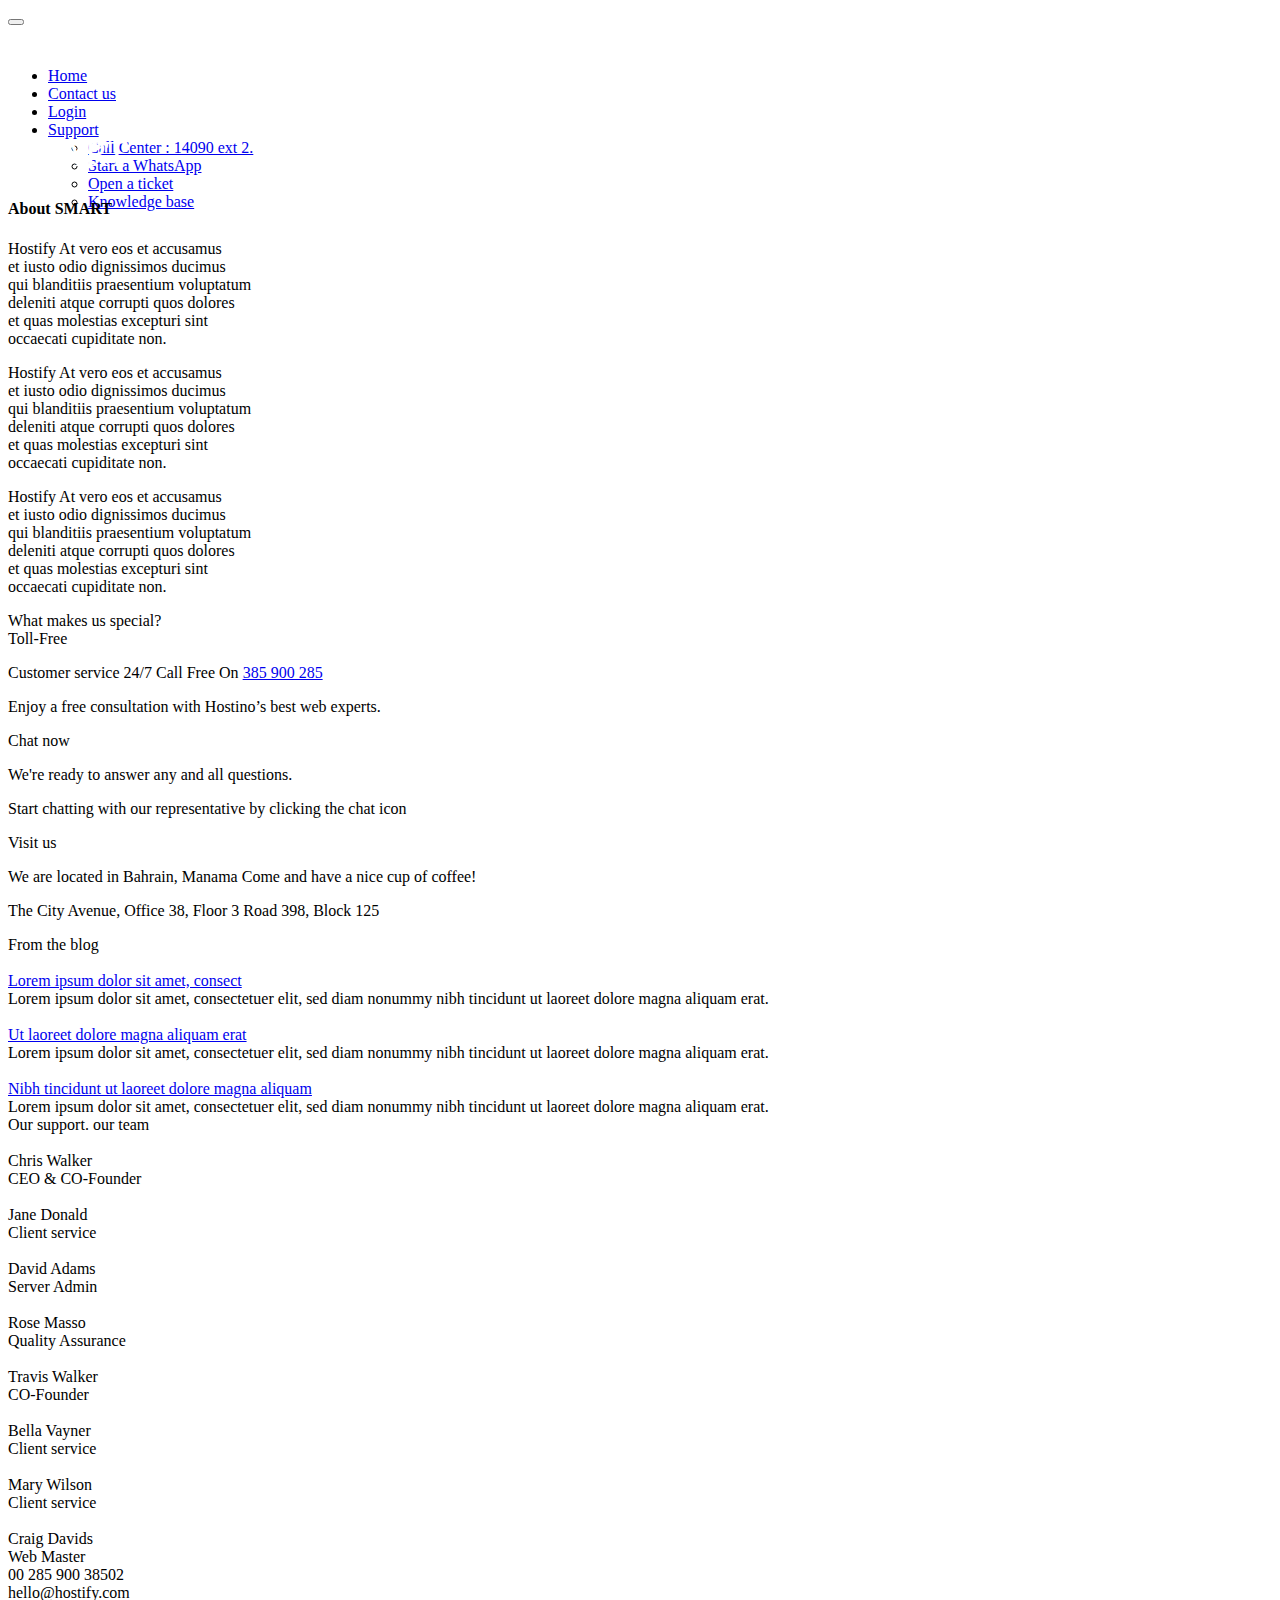
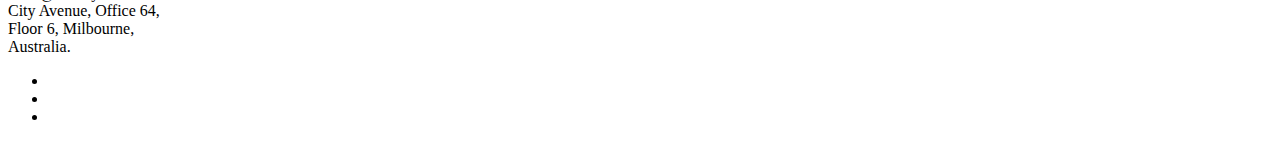
==== contact.html @ 12f0f1c2 "Add files via upload" ====
<!doctype html>
<html>
<head>
<meta charset="UTF-8">
<meta name="viewport" content="width=device-width, initial-scale=1.0,maximum-scale=1.0, user-scalable=no">
<title>Monev Kemenkeu</title>
<link rel="stylesheet" type="text/css" href="css/bootstrap.min.css">
<link rel="stylesheet" type="text/css" href="css/bootstrap-slider.min.css">
<link rel="stylesheet" type="text/css" href="css/fontawesome-all.min.css">
<link rel="stylesheet" type="text/css" href="css/slick.css">
<link rel="stylesheet" type="text/css" href="css/style.css">
<link rel="stylesheet" type="text/css" href="css/custom.css">
</head>

<body>

<div id="header-holder" class="inner-header contact-header">
    <nav id="nav" class="navbar navbar-default navbar-full">
        <div class="container-fluid">
            <div class="container container-nav">
                <div class="row">
                    <div class="col-md-12">
                        <div class="navbar-header">
                            <button aria-expanded="false" type="button" class="navbar-toggle collapsed" data-toggle="collapse" data-target="#bs">
                                <span class="icon-bar"></span>
                                <span class="icon-bar"></span>
                                <span class="icon-bar"></span>
                            </button>
                            <a class="logo-holder" href="index.html">
                                <div class="logo" style="width:150px;height:25px"></div>
                            </a>
                        </div>
                        <div style="height: 1px;" role="main" aria-expanded="false" class="navbar-collapse collapse" id="bs">
                            <ul class="nav navbar-nav navbar-right">
                                <li><a href="index.html">Home</a></li>
                                <li><a href="contact.html">Contact us</a></li>
                                <li><a class="login-button" href="signin.html">Login</a></li>
                                <li class="support-button-holder support-dropdown">
                                    <a class="support-button" href="#">Support</a>
                                    <ul class="dropdown-menu">
                                        <li><a href="#"><i class="fas fa-phone"></i>Call Center : 14090 ext 2.</a></li>
                                        <li><a href="#"><i class="fas fa-comments"></i>Start a WhatsApp</a></li>
                                        <li><a href="#"><i class="fas fa-ticket-alt"></i>Open a ticket</a></li>
                                        <li><a href="#"><i class="fas fa-book"></i>Knowledge base</a></li>
                                    </ul>
                                </li>
                            </ul>
                        </div>
                    </div>
                </div>
            </div>
        </div>
    </nav>
    <div id="page-head" class="container-fluid inner-page">
        <div class="container">
            <div class="row">
                <div class="col-md-6 text-center">
                    <div class="icons-animation-holder">
                        <div class="aicon aicon1"><img src="images/aicon1.png" alt=""></div>
                        <div class="aicon aicon2"><img src="images/aicon2.png" alt=""></div>
                        <div class="aicon aicon3"><img src="images/aicon3.png" alt=""></div>
                        <div class="aicon aicon4"><img src="images/aicon4.png" alt=""></div>
                        <div class="aicon aicon-main">
                            <svg xmlns="http://www.w3.org/2000/svg" xmlns:xlink="http://www.w3.org/1999/xlink" viewBox="0 0 134 38" width="124px" height="35px" class="logo">
                                <text kerning="auto" font-family="Rubik" fill="rgb(255, 255, 255)" transform="matrix( 11.051445195489, 0, 0, 11.0388026563729,0.08427829227281, 28.538802656373)" font-size="3.46px">SMART</text>
                            </svg>
                        </div>
                    </div>
                </div>
                <div class="col-md-6 company-info-holder">
                    <h4>About SMART</h4>
                    <div class="info-slider">
                        <div>
                            <div class="details-holder">
                                <p>Hostify At vero eos et accusamus<br>
                                    et iusto odio dignissimos ducimus<br>
                                    qui blanditiis praesentium voluptatum<br>
                                    deleniti atque corrupti quos dolores<br>
                                    et quas molestias excepturi sint<br>
                                    occaecati cupiditate non.</p>
                            </div>
                        </div>
                        <div>
                            <div class="details-holder">
                                <p>Hostify At vero eos et accusamus<br>
                                    et iusto odio dignissimos ducimus<br> 
                                    qui blanditiis praesentium voluptatum<br>
                                    deleniti atque corrupti quos dolores<br>
                                    et quas molestias excepturi sint<br>
                                    occaecati cupiditate non.</p>
                            </div>
                        </div>
                        <div>
                            <div class="details-holder">
                                <p>Hostify At vero eos et accusamus<br>
                                    et iusto odio dignissimos ducimus<br> 
                                    qui blanditiis praesentium voluptatum<br>
                                    deleniti atque corrupti quos dolores<br>
                                    et quas molestias excepturi sint<br>
                                    occaecati cupiditate non.</p>
                            </div>
                        </div>
                    </div>
                </div>
            </div>
        </div>
    </div>
</div>
<div id="contact-info" class="container-fluid">
    <div class="container">
        <div class="row">
            <div class="col-md-12">
                <div class="row-title">What makes us special?</div>
                <div class="row-subtitle"></div>
            </div>
        </div>
        <div class="row">
            <div class="col-md-4">
                <div class="info-box">
                    <div class="info-title phone-icon">Toll-Free</div>
                    <div class="info-details"><p>Customer service 24/7
                    Call Free On <a href="#">385 900 285 </a></p>

                    <p>Enjoy a free consultation with Hostino’s
                    best web experts.</p></div>
                </div>
            </div>
            <div class="col-md-4">
                <div class="info-box">
                    <div class="info-title chat-icon">Chat now</div>
                    <div class="info-details"><p>We're ready to answer any and all
                    questions.</p>

                    <p>Start chatting with our representative
                    by clicking the chat icon</p></div>
                </div>
            </div>
            <div class="col-md-4">
                <div class="info-box">
                    <div class="info-title location-icon">Visit us</div>
                    <div class="info-details"><p>We are located in Bahrain, Manama
                    Come and have a nice cup of coffee!</p>

                    <p>The City Avenue, Office 38, Floor 3
                    Road 398, Block 125</p></div>
                </div>
            </div>
        </div>
    </div>
</div>
<div id="articles" class="container-fluid">
    <div class="container">
        <div class="row">
            <div class="col-md-12">
                <div class="row-title">From the blog</div>
                <div class="row-subtitle"></div>
            </div>
        </div>
        <div class="row">
            <div class="col-sm-6 col-md-4">
                <div class="article-summary">
                    <div class="article-img"><img src="images/article1.jpg" alt="" /></div>
                    <div class="article-details">
                        <div class="article-title"><a href="post.html">Lorem ipsum dolor sit amet, consect</a></div>
                        <div class="article-text">Lorem ipsum dolor sit amet, consectetuer elit, sed diam nonummy nibh tincidunt ut laoreet dolore magna aliquam erat.
                        </div>
                    </div>
                </div>
            </div>
            <div class="col-sm-6 col-md-4">
                <div class="article-summary">
                    <div class="article-img"><img src="images/article2.jpg" alt="" /></div>
                    <div class="article-details">
                        <div class="article-title"><a href="post.html">Ut laoreet dolore magna aliquam erat</a></div>
                        <div class="article-text">Lorem ipsum dolor sit amet, consectetuer elit, sed diam nonummy nibh tincidunt ut laoreet dolore magna aliquam erat.
                        </div>
                    </div>
                </div>
            </div>
            <div class="col-sm-6 col-md-4">
                <div class="article-summary">
                    <div class="article-img"><img src="images/article3.jpg" alt="" /></div>
                    <div class="article-details">
                        <div class="article-title"><a href="post.html">Nibh tincidunt ut laoreet dolore magna aliquam</a></div>
                        <div class="article-text">Lorem ipsum dolor sit amet, consectetuer elit, sed diam nonummy nibh tincidunt ut laoreet dolore magna aliquam erat.
                        </div>
                    </div>
                </div>
            </div>
        </div>  
    </div>
</div>
<div id="team" class="container-fluid">
    <div class="container">
        <div class="row">
            <div class="col-md-12">
                <div class="row-title">Our support. our team</div>
                <div class="row-subtitle"></div>
            </div>
        </div>
        <div class="row team-holder">
            <div class="col-sm-6 col-md-3">
                <div class="person-box">
                    <div class="person-icon">
                        <div class="person-img"><img src="images/team1.jpg" alt="" /></div>
                    </div>
                    <div class="person-name">Chris Walker</div>
                    <div class="person-title">CEO & CO-Founder</div>
                    <div class="person-social">
                        <a href="#"><i class="fab fa-twitter"></i></a>
                        <a href="#"><i class="fab fa-instagram"></i></a>
                    </div>
                </div>
            </div>
            <div class="col-sm-6 col-md-3">
                <div class="person-box">
                    <div class="person-icon">
                        <div class="person-img"><img src="images/team2.jpg" alt="" /></div>
                    </div>
                    <div class="person-name">Jane Donald</div>
                    <div class="person-title">Client service</div>
                    <div class="person-social">
                        <a href="#"><i class="fab fa-twitter"></i></a>
                        <a href="#"><i class="fab fa-instagram"></i></a>
                    </div>
                </div>
            </div>
            <div class="col-sm-6 col-md-3">
                <div class="person-box">
                    <div class="person-icon">
                        <div class="person-img"><img src="images/team3.jpg" alt="" /></div>
                    </div>
                    <div class="person-name">David Adams</div>
                    <div class="person-title">Server Admin</div>
                    <div class="person-social">
                        <a href="#"><i class="fab fa-twitter"></i></a>
                        <a href="#"><i class="fab fa-instagram"></i></a>
                    </div>
                </div>
            </div>
            <div class="col-sm-6 col-md-3">
                <div class="person-box">
                    <div class="person-icon">
                        <div class="person-img"><img src="images/team4.jpg" alt="" /></div>
                    </div>
                    <div class="person-name">Rose Masso</div>
                    <div class="person-title">Quality Assurance</div>
                    <div class="person-social">
                        <a href="#"><i class="fab fa-twitter"></i></a>
                        <a href="#"><i class="fab fa-instagram"></i></a>
                    </div>
                </div>
            </div>
            <div class="col-sm-6 col-md-3">
                <div class="person-box">
                    <div class="person-icon">
                        <div class="person-img"><img src="images/team5.jpg" alt="" /></div>
                    </div>
                    <div class="person-name">Travis Walker</div>
                    <div class="person-title">CO-Founder</div>
                    <div class="person-social">
                        <a href="#"><i class="fab fa-twitter"></i></a>
                        <a href="#"><i class="fab fa-instagram"></i></a>
                    </div>
                </div>
            </div>
            <div class="col-sm-6 col-md-3">
                <div class="person-box">
                    <div class="person-icon">
                        <div class="person-img"><img src="images/team6.jpg" alt="" /></div>
                    </div>
                    <div class="person-name">Bella Vayner</div>
                    <div class="person-title">Client service</div>
                    <div class="person-social">
                        <a href="#"><i class="fab fa-twitter"></i></a>
                        <a href="#"><i class="fab fa-instagram"></i></a>
                    </div>
                </div>
            </div>
            <div class="col-sm-6 col-md-3">
                <div class="person-box">
                    <div class="person-icon">
                        <div class="person-img"><img src="images/team7.jpg" alt="" /></div>
                    </div>
                    <div class="person-name">Mary Wilson</div>
                    <div class="person-title">Client service</div>
                    <div class="person-social">
                        <a href="#"><i class="fab fa-twitter"></i></a>
                        <a href="#"><i class="fab fa-instagram"></i></a>
                    </div>
                </div>
            </div>
            <div class="col-sm-6 col-md-3">
                <div class="person-box">
                    <div class="person-icon">
                        <div class="person-img"><img src="images/team8.jpg" alt="" /></div>
                    </div>
                    <div class="person-name">Craig Davids</div>
                    <div class="person-title">Web Master</div>
                    <div class="person-social">
                        <a href="#"><i class="fab fa-twitter"></i></a>
                        <a href="#"><i class="fab fa-instagram"></i></a>
                    </div>
                </div>
            </div>
        </div>
    </div>
</div>
<div id="footer" class="container-fluid">
    <div class="container">
        <div class="row">
            <div class="col-xs-6 col-sm-4 col-md-3">
                <div class="address-holder">
                    <div class="phone"><i class="fas fa-phone"></i> 00 285 900 38502</div>
                    <div class="email"><i class="fas fa-envelope"></i> hello@hostify.com</div>
                    <div class="address">
                        <i class="fas fa-map-marker"></i> 
                        <div>City Avenue, Office 64,<br>
                            Floor 6,  Milbourne,<br>
                            Australia.</div>
                    </div>
                </div>
            </div>
            <div class="col-xs-12 col-sm-1 col-md-1">
                <div class="social-menu-holder">
                    <ul class="social-menu">
                        <li><a href="#"><i class="fab fa-facebook"></i></a></li>
                        <li><a href="#"><i class="fab fa-youtube"></i></a></li>
                        <li><a href="#"><i class="fab fa-twitter"></i></a></li>
                    </ul>
                </div>
            </div>
        </div>
    </div>
</div>
<script src="js/jquery.min.js"></script>
<script src="js/bootstrap.min.js"></script>
<script src="js/bootstrap-slider.min.js"></script>
<script src="js/slick.min.js"></script>
<script src="js/main.js"></script>
</body>
</html>
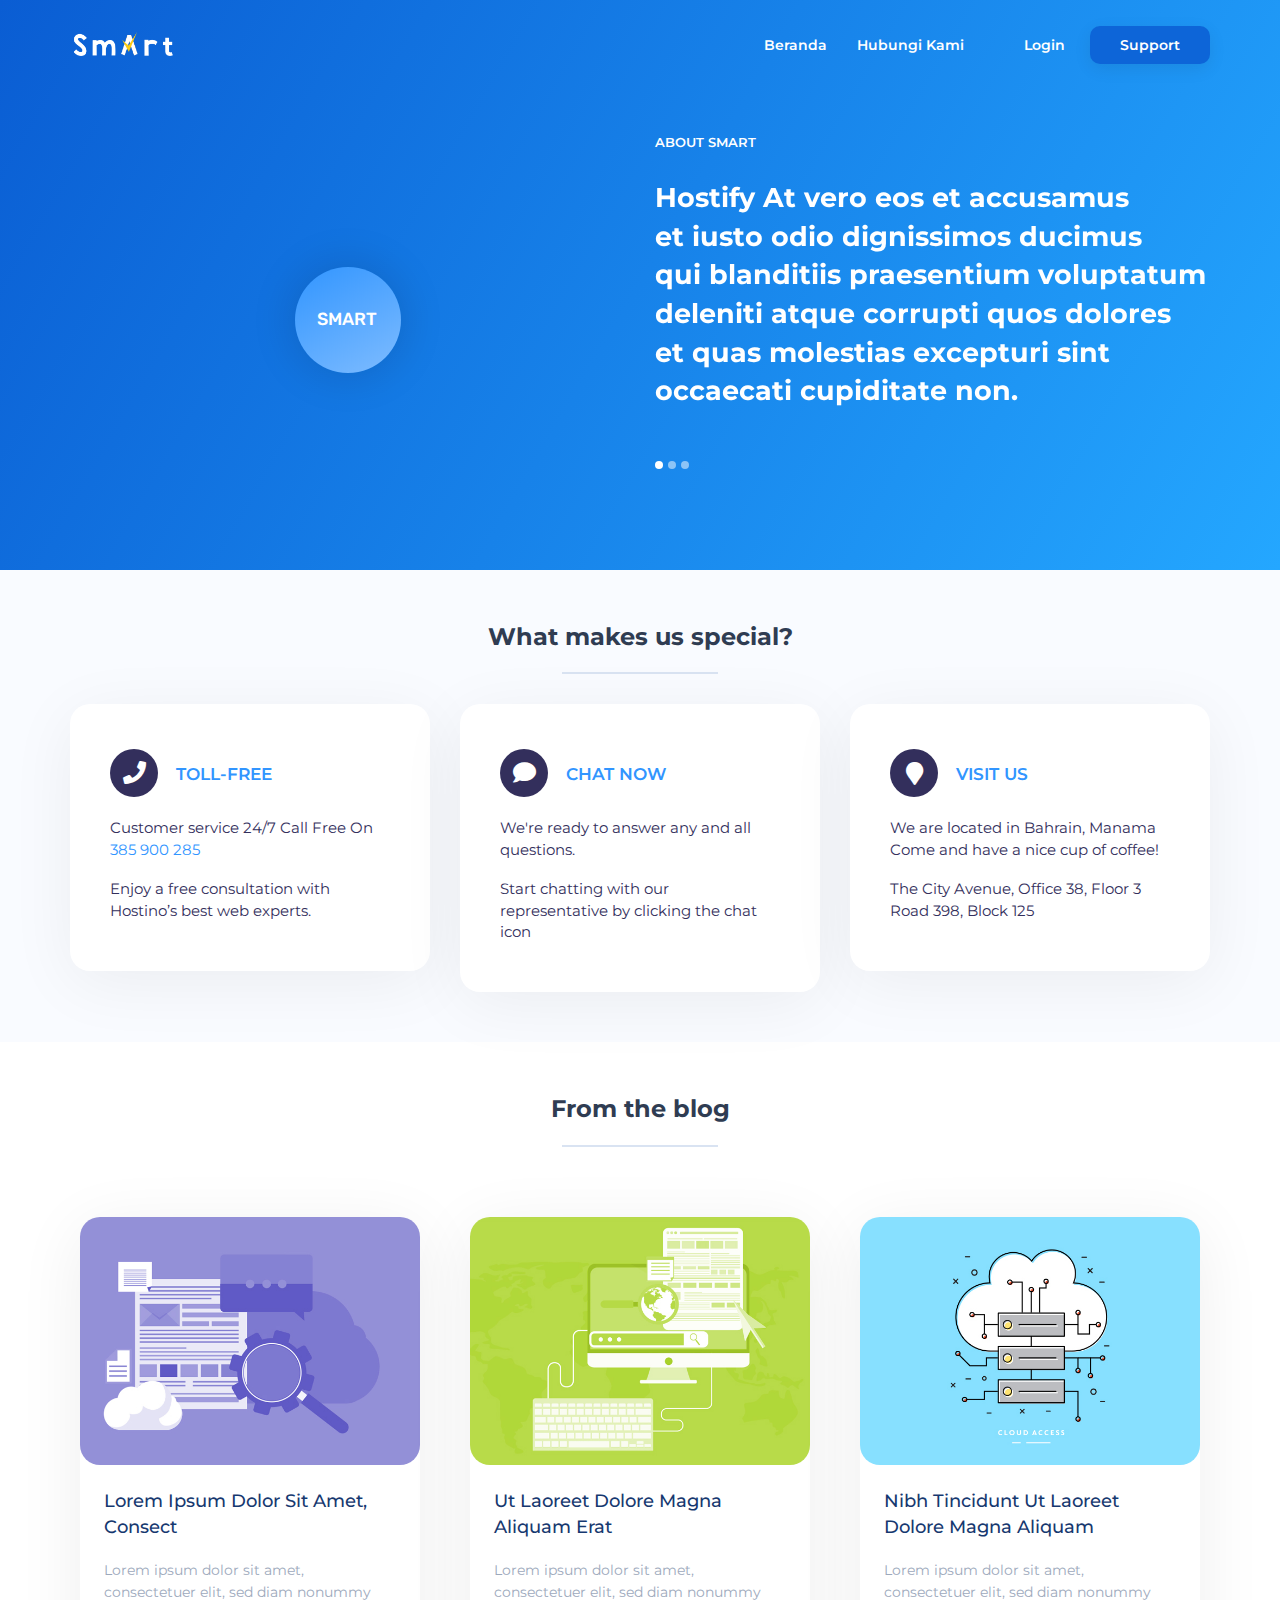
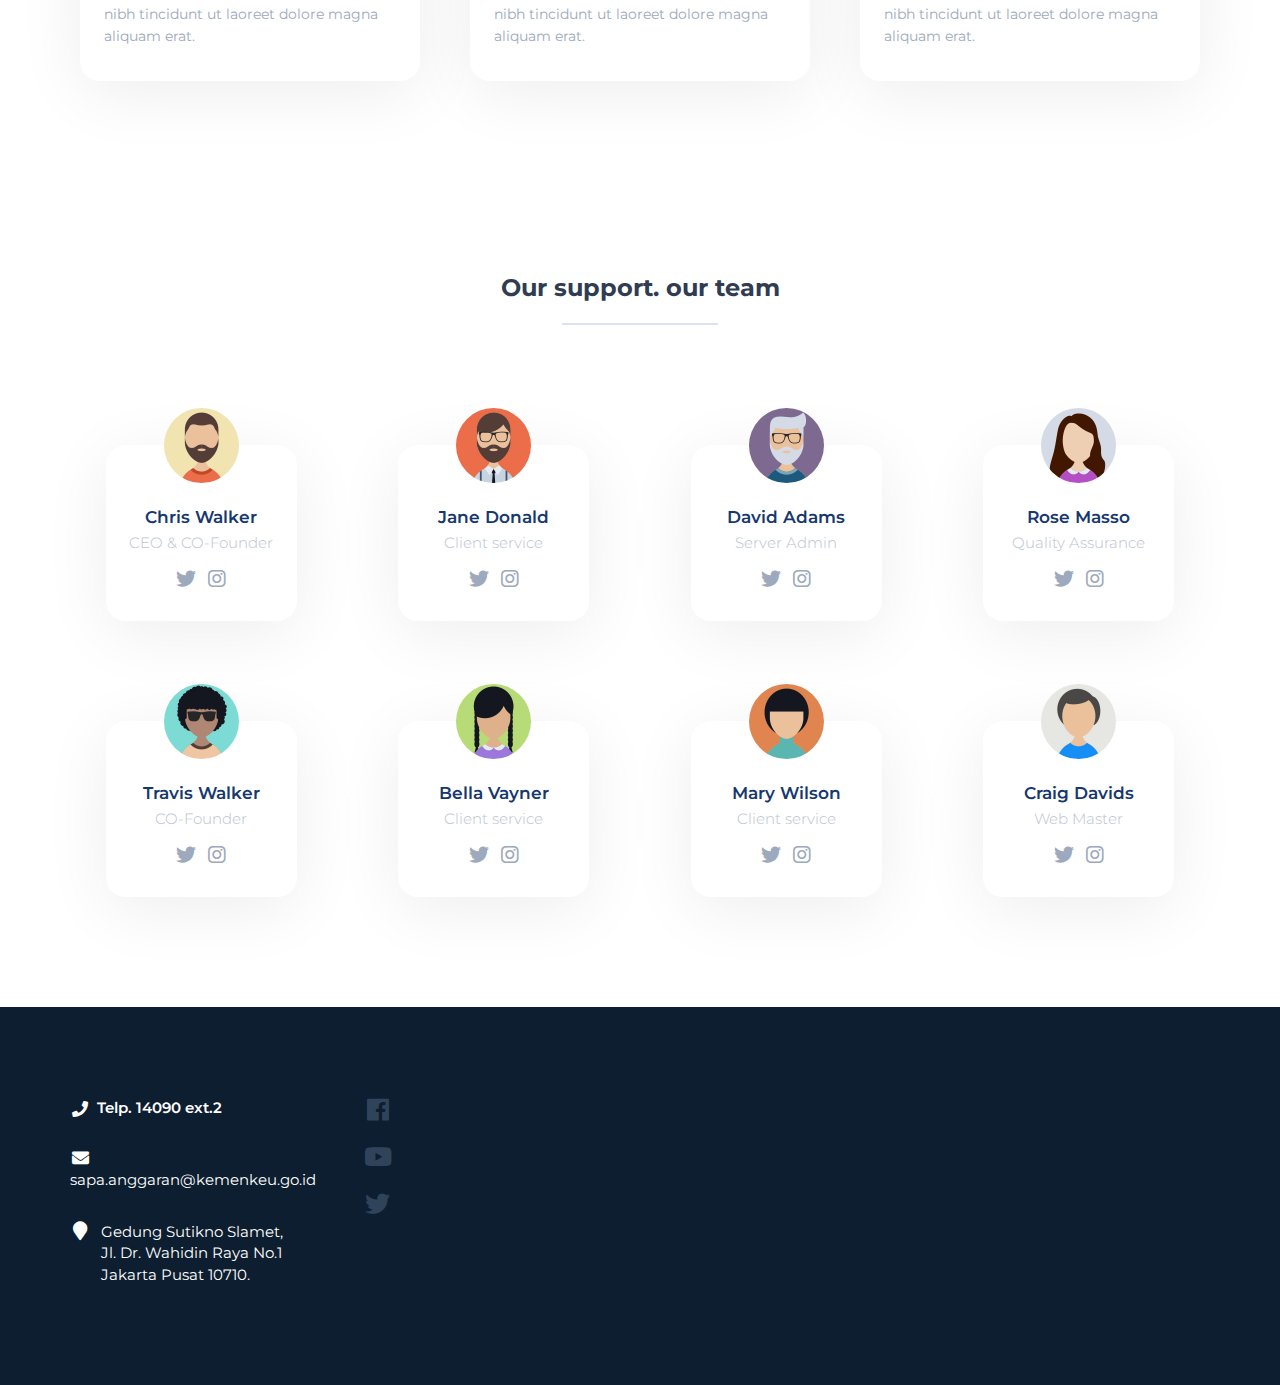
==== commit 08481724: "Update contact.html" ====
--- a/contact.html
+++ b/contact.html
@@ -32,9 +32,9 @@
                         </div>
                         <div style="height: 1px;" role="main" aria-expanded="false" class="navbar-collapse collapse" id="bs">
                             <ul class="nav navbar-nav navbar-right">
-                                <li><a href="index.html">Home</a></li>
-                                <li><a href="contact.html">Contact us</a></li>
-                                <li><a class="login-button" href="signin.html">Login</a></li>
+                                <li><a href="index.html">Beranda</a></li>
+                                <li><a href="contact.html">Hubungi Kami</a></li>
+                                <li><a class="login-button" href="https://monev.kemenkeu.go.id">Login</a></li>
                                 <li class="support-button-holder support-dropdown">
                                     <a class="support-button" href="#">Support</a>
                                     <ul class="dropdown-menu">
@@ -311,13 +311,13 @@
         <div class="row">
             <div class="col-xs-6 col-sm-4 col-md-3">
                 <div class="address-holder">
-                    <div class="phone"><i class="fas fa-phone"></i> 00 285 900 38502</div>
-                    <div class="email"><i class="fas fa-envelope"></i> hello@hostify.com</div>
+                    <div class="phone"><i class="fas fa-phone"></i>Telp. 14090 ext.2</div>
+                    <div class="email"><i class="fas fa-envelope"></i>sapa.anggaran@kemenkeu.go.id</div>
                     <div class="address">
                         <i class="fas fa-map-marker"></i> 
-                        <div>City Avenue, Office 64,<br>
-                            Floor 6,  Milbourne,<br>
-                            Australia.</div>
+                        <div>Gedung Sutikno Slamet,<br>
+                             Jl. Dr. Wahidin Raya No.1<br>
+                            Jakarta Pusat 10710.</div>
                     </div>
                 </div>
             </div>
@@ -339,4 +339,4 @@
 <script src="js/slick.min.js"></script>
 <script src="js/main.js"></script>
 </body>
-</html>+</html>
--- a/css/style.css
+++ b/css/style.css
@@ -0,0 +1,7362 @@
+/*------------------------------------------------------------------
+ * Theme Name: Hostify Responsive Template
+ * Theme URI: http://www.brandio.io/envato/hostify
+ * Author: Brandio
+ * Author URI: http://www.brandio.io/
+ * Description: A Bootstrap Responsive HTML5 Template
+ * Version: 2.0
+ * Licensed under MIT (https://github.com/twbs/bootstrap/blob/master/LICENSE)
+ * Bootstrap v3.3.7 (http://getbootstrap.com)
+ * Copyright 2019 Brandio.
+ -------------------------------------------------------------------*/
+/*------------------------------------------------------------------
+[Table of contents]
+
+1. General Styles.
+2. Header Styles.
+3. Top Content Styles.
+4. info Section Styles.
+5. Services Section Styles.
+6. Message Section Styles.
+7. Pricing Section Styles.
+8. Custom Plan Section Styles.
+9. Features Section Styles.
+10. Testimonials Section Styles.
+11. More Features Section Styles.
+12. Footer Section Styles.
+13. Sign in - Sign up Pages Styles.
+14. Inner Pages Styles.
+15. Responsive Styles.
+-------------------------------------------------------------------*/
+@import url("https://fonts.googleapis.com/css?family=Montserrat:200,300,400,500,600,700");
+
+@import url("https://fonts.googleapis.com/css?family=Rubik:400,500");
+
+@import url("../fonts/hostify.css");
+/*------------------------------------------------------------------
+	1. General Styles
+-------------------------------------------------------------------*/
+*, body {
+    font-family: 'Montserrat', sans-serif;
+    font-weight: 400;
+    -webkit-font-smoothing: antialiased;
+    text-rendering: optimizeLegibility;
+    -moz-osx-font-smoothing: grayscale;
+}
+
+a, input[type="submit"] {
+    -webkit-transition: all 0.3s ease;
+    transition: all 0.3s ease;
+}
+
+.rtl-cols div[class^="col-"] {
+    float: right;
+}
+
+.slick-track {
+    -webkit-transition: none;
+    transition: none;
+}
+
+.slick-slide {
+    cursor: pointer;
+    outline: 0;
+}
+
+.slick-dots {
+    position: absolute;
+    left: 0;
+    bottom: 0;
+    width: 100%;
+    list-style: none;
+    padding: 0;
+    margin: 0;
+    text-align: center;
+}
+
+.slick-dots li {
+    display: inline-block;
+    text-indent: -9999px;
+    white-space: nowrap;
+    border: 0;
+    width: 8px;
+    height: 8px;
+    border-radius: 8px;
+    background-color: #ffffff;
+    opacity: 0.5;
+    margin-left: 5px;
+    -webkit-box-shadow: 0 0 10px 0 rgba(0, 0, 0, 0.5);
+    box-shadow: 0 0 10px 0 rgba(0, 0, 0, 0.5);
+}
+
+.slick-dots li.slick-active {
+    opacity: 1;
+}
+
+.row-title {
+    text-align: center;
+    font-size: 24px;
+    font-weight: 700;
+    color: #2F3C52;
+    position: relative;
+    margin-top: 30px;
+    margin-top: 0;
+    margin-bottom: 5px;
+}
+
+.row-title.grey-color {
+    color: #44494f;
+    margin-bottom: 20px;
+}
+
+.row-title.grey-color:after {
+    background-color: #44494f;
+    bottom: -6px;
+}
+
+.row-subtitle {
+    position: relative;
+    text-align: center;
+    font-size: 19px;
+    color: #7D8EA8;
+    font-weight: 400;
+    margin-bottom: 50px;
+}
+
+.row-subtitle:after {
+    position: absolute;
+    content: "";
+    width: 156px;
+    height: 2px;
+    background-color: #D9E3F2;
+    left: 50%;
+    margin-left: -78px;
+    bottom: -15px;
+}
+
+.row-icon {
+    text-align: center;
+}
+
+.row-icon .pricing-icon {
+    position: relative;
+    width: 88px;
+    height: 88px;
+    display: inline-block;
+    border-radius: 200px;
+    overflow: hidden;
+    z-index: 100;
+    background-color: #ffffff;
+    border: 2px solid #cfced6;
+    animation-name: little-move;
+}
+
+.row-icon .pricing-icon .htfy {
+    color: #ffffff;
+    font-size: 45px;
+    margin-top: 21px;
+}
+
+.row-icon .pricing-icon .htfy-technology {
+    margin-top: 26px;
+}
+
+.row-icon .pricing-icon [class*="fa"] {
+    color: #ffffff;
+    font-size: 40px;
+    margin-top: 25px;
+}
+
+.row-icon .pricing-icon.color1 .htfy, .row-icon .pricing-icon.color1 [class*="fa"] {
+    color: #3195ff;
+}
+
+.row-icon .pricing-icon.color2 .htfy, .row-icon .pricing-icon.color2 [class*="fa"] {
+    color: #5d9cec;
+}
+
+.row-icon .pricing-icon.color3 .htfy, .row-icon .pricing-icon.color3 [class*="fa"] {
+    color: #65d692;
+}
+
+.ybtn {
+    border: 0;
+    border-radius: 10px;
+    font-size: 15px;
+    font-weight: 600;
+    text-transform: uppercase;
+    padding: 9px 26px;
+    margin: 5px 10px;
+    display: inline-block;
+    white-space: nowrap;
+    outline: none;
+    -webkit-transition: all 0.3s ease 0s;
+    transition: all 0.3s ease 0s;
+    -webkit-transform: scale(1);
+    -moz-transform: scale(1);
+    -ms-transform: scale(1);
+    transform: scale(1);
+}
+
+.ybtn:hover, .ybtn:focus {
+    text-decoration: none;
+    -webkit-transform: scale(0.95);
+    -moz-transform: scale(0.95);
+    -ms-transform: scale(0.95);
+    transform: scale(0.95);
+}
+
+.ybtn-small {
+    border-radius: 8px;
+    font-size: 13px;
+    font-weight: 600;
+    text-transform: none;
+    padding: 5px 15px;
+    margin: 2px 4px;
+}
+
+.ybtn-shadow {
+    -webkit-box-shadow: 0 9px 18px rgba(0, 0, 0, 0.08);
+    box-shadow: 0 9px 18px rgba(0, 0, 0, 0.08);
+}
+
+.ybtn-accent-color {
+    color: #ffffff;
+    background-color: #3195ff;
+}
+
+.ybtn-accent-color:hover, .ybtn-accent-color:focus {
+    color: #ffffff;
+    background-color: #1888ff;
+}
+
+.ybtn-header-color {
+    color: #ffffff;
+    background-color: #3195ff;
+}
+
+.ybtn-header-color:hover, .ybtn-header-color:focus {
+    color: #ffffff;
+    background-color: #1888ff;
+}
+
+.ybtn-other-color {
+    color: #ffffff;
+    background-color: #332f5c;
+}
+
+.ybtn-other-color:hover, .ybtn-other-color:focus {
+    color: #ffffff;
+    background-color: #201e3a;
+}
+
+.ybtn-purple-text {
+    color: #3195ff;
+    background-color: transparent;
+}
+
+.ybtn-purple-text:hover, .ybtn-purple-text:focus {
+    color: #1888ff;
+}
+
+.ybtn-purple {
+    color: #ffffff;
+    background-color: #756de7;
+}
+
+.ybtn-purple:hover, .ybtn-purple:focus {
+    color: #ffffff;
+    background-color: #6961d4;
+}
+
+.ybtn-purple-text {
+    color: #756de7;
+    background-color: transparent;
+}
+
+.ybtn-purple-text:hover, .ybtn-purple-text:focus {
+    color: #6961d4;
+}
+
+.ybtn-white {
+    color: #66556b;
+    background-color: #ffffff;
+}
+
+.ybtn-white:hover, .ybtn-white:focus {
+    color: #000;
+    background-color: #ffffff;
+}
+
+.ybtn-pink {
+    color: #ffffff;
+    background-color: #ed52f8;
+}
+
+.ybtn-pink:hover, .ybtn-pink:focus {
+    color: #ffffff;
+    background-color: #e14eeb;
+}
+
+.special-gradiant {
+  /* Permalink - use to edit and share this gradient: http://colorzilla.com/gradient-editor/#000000+0,000000+100&0+0,0+4,1+5,0+6,0+9,1+10,0+11,0+14,1+15,0+16,0+19,1+20,0+21,0+24,1+25,0+26,0+29,1+30,0+31,0+34,1+35,0+36,0+39,1+40,0+41,0+44,1+45,0+46,0+49,1+50,0+51,0+54,1+55,0+56,0+59,1+60,0+61,0+64,1+65,0+66,1+65,0+69,1+70,0+71,0+74,1+75,0+76,0+79,1+80,0+81,0+84,1+85,0+86,0+89,1+90,0+91,0+94,1+95,0+96,0+100 */
+    background: -moz-linear-gradient(-45deg, rgba(0, 0, 0, 0) 0%, rgba(0, 0, 0, 0) 4%, black 5%, rgba(0, 0, 0, 0) 6%, rgba(0, 0, 0, 0) 9%, black 10%, rgba(0, 0, 0, 0) 11%, rgba(0, 0, 0, 0) 14%, black 15%, rgba(0, 0, 0, 0) 16%, rgba(0, 0, 0, 0) 19%, black 20%, rgba(0, 0, 0, 0) 21%, rgba(0, 0, 0, 0) 24%, black 25%, rgba(0, 0, 0, 0) 26%, rgba(0, 0, 0, 0) 29%, black 30%, rgba(0, 0, 0, 0) 31%, rgba(0, 0, 0, 0) 34%, black 35%, rgba(0, 0, 0, 0) 36%, rgba(0, 0, 0, 0) 39%, black 40%, rgba(0, 0, 0, 0) 41%, rgba(0, 0, 0, 0) 44%, black 45%, rgba(0, 0, 0, 0) 46%, rgba(0, 0, 0, 0) 49%, black 50%, rgba(0, 0, 0, 0) 51%, rgba(0, 0, 0, 0) 54%, black 55%, rgba(0, 0, 0, 0) 56%, rgba(0, 0, 0, 0) 59%, black 60%, rgba(0, 0, 0, 0) 61%, rgba(0, 0, 0, 0) 64%, black 65%, rgba(0, 0, 0, 0) 66%, rgba(0, 0, 0, 0) 69%, black 70%, rgba(0, 0, 0, 0) 71%, rgba(0, 0, 0, 0) 74%, black 75%, rgba(0, 0, 0, 0) 76%, rgba(0, 0, 0, 0) 79%, black 80%, rgba(0, 0, 0, 0) 81%, rgba(0, 0, 0, 0) 84%, black 85%, rgba(0, 0, 0, 0) 86%, rgba(0, 0, 0, 0) 89%, black 90%, rgba(0, 0, 0, 0) 91%, rgba(0, 0, 0, 0) 94%, black 95%, rgba(0, 0, 0, 0) 96%, rgba(0, 0, 0, 0) 100%);
+  /* FF3.6-15 */
+    background: -webkit-linear-gradient(-45deg, rgba(0, 0, 0, 0) 0%, rgba(0, 0, 0, 0) 4%, black 5%, rgba(0, 0, 0, 0) 6%, rgba(0, 0, 0, 0) 9%, black 10%, rgba(0, 0, 0, 0) 11%, rgba(0, 0, 0, 0) 14%, black 15%, rgba(0, 0, 0, 0) 16%, rgba(0, 0, 0, 0) 19%, black 20%, rgba(0, 0, 0, 0) 21%, rgba(0, 0, 0, 0) 24%, black 25%, rgba(0, 0, 0, 0) 26%, rgba(0, 0, 0, 0) 29%, black 30%, rgba(0, 0, 0, 0) 31%, rgba(0, 0, 0, 0) 34%, black 35%, rgba(0, 0, 0, 0) 36%, rgba(0, 0, 0, 0) 39%, black 40%, rgba(0, 0, 0, 0) 41%, rgba(0, 0, 0, 0) 44%, black 45%, rgba(0, 0, 0, 0) 46%, rgba(0, 0, 0, 0) 49%, black 50%, rgba(0, 0, 0, 0) 51%, rgba(0, 0, 0, 0) 54%, black 55%, rgba(0, 0, 0, 0) 56%, rgba(0, 0, 0, 0) 59%, black 60%, rgba(0, 0, 0, 0) 61%, rgba(0, 0, 0, 0) 64%, black 65%, rgba(0, 0, 0, 0) 66%, rgba(0, 0, 0, 0) 69%, black 70%, rgba(0, 0, 0, 0) 71%, rgba(0, 0, 0, 0) 74%, black 75%, rgba(0, 0, 0, 0) 76%, rgba(0, 0, 0, 0) 79%, black 80%, rgba(0, 0, 0, 0) 81%, rgba(0, 0, 0, 0) 84%, black 85%, rgba(0, 0, 0, 0) 86%, rgba(0, 0, 0, 0) 89%, black 90%, rgba(0, 0, 0, 0) 91%, rgba(0, 0, 0, 0) 94%, black 95%, rgba(0, 0, 0, 0) 96%, rgba(0, 0, 0, 0) 100%);
+  /* Chrome10-25,Safari5.1-6 */
+    background: linear-gradient(135deg, rgba(0, 0, 0, 0) 0%, rgba(0, 0, 0, 0) 4%, black 5%, rgba(0, 0, 0, 0) 6%, rgba(0, 0, 0, 0) 9%, black 10%, rgba(0, 0, 0, 0) 11%, rgba(0, 0, 0, 0) 14%, black 15%, rgba(0, 0, 0, 0) 16%, rgba(0, 0, 0, 0) 19%, black 20%, rgba(0, 0, 0, 0) 21%, rgba(0, 0, 0, 0) 24%, black 25%, rgba(0, 0, 0, 0) 26%, rgba(0, 0, 0, 0) 29%, black 30%, rgba(0, 0, 0, 0) 31%, rgba(0, 0, 0, 0) 34%, black 35%, rgba(0, 0, 0, 0) 36%, rgba(0, 0, 0, 0) 39%, black 40%, rgba(0, 0, 0, 0) 41%, rgba(0, 0, 0, 0) 44%, black 45%, rgba(0, 0, 0, 0) 46%, rgba(0, 0, 0, 0) 49%, black 50%, rgba(0, 0, 0, 0) 51%, rgba(0, 0, 0, 0) 54%, black 55%, rgba(0, 0, 0, 0) 56%, rgba(0, 0, 0, 0) 59%, black 60%, rgba(0, 0, 0, 0) 61%, rgba(0, 0, 0, 0) 64%, black 65%, rgba(0, 0, 0, 0) 66%, rgba(0, 0, 0, 0) 69%, black 70%, rgba(0, 0, 0, 0) 71%, rgba(0, 0, 0, 0) 74%, black 75%, rgba(0, 0, 0, 0) 76%, rgba(0, 0, 0, 0) 79%, black 80%, rgba(0, 0, 0, 0) 81%, rgba(0, 0, 0, 0) 84%, black 85%, rgba(0, 0, 0, 0) 86%, rgba(0, 0, 0, 0) 89%, black 90%, rgba(0, 0, 0, 0) 91%, rgba(0, 0, 0, 0) 94%, black 95%, rgba(0, 0, 0, 0) 96%, rgba(0, 0, 0, 0) 100%);
+  /* W3C, IE10+, FF16+, Chrome26+, Opera12+, Safari7+ */
+    filter: progid:DXImageTransform.Microsoft.gradient( startColorstr='#00000000', endColorstr='#00000000',GradientType=1 );
+  /* IE6-9 fallback on horizontal gradient */
+    position: absolute;
+    left: 0;
+    top: 50%;
+    margin-top: -90%;
+    width: 158px;
+    height: 158px;
+    z-index: -1;
+    opacity: 0.15;
+    animation-duration: 1s;
+    animation-timing-function: linear;
+    animation-iteration-count: infinite;
+}
+
+@keyframes little-move {
+    0% {
+        left: 0;
+    }
+
+    100% {
+        left: -15px;
+    }
+}
+
+/*
+::selection {
+  background: #9e57f9;
+}
+::-moz-selection {
+  background: #9e57f9;
+}
+*/
+/*------------------------------------------------------------------
+	2. Header Styles
+-------------------------------------------------------------------*/
+#header-holder {
+    position: relative;
+    z-index: 100;
+    background-color: #ffffff;
+    padding-top: 15px;
+}
+
+#header-holder .bg-animation {
+    position: absolute;
+    opacity: 1;
+    left: 0%;
+    top: -20%;
+    width: 100%;
+    height: 108%;
+    background-image: url(../images/headbg.svg);
+    background-repeat: no-repeat;
+    background-size: 100% 100%;
+    background-color: #1886eb;
+    -webkit-transform: skewY(-10deg);
+    -moz-transform: skewY(-10deg);
+    -ms-transform: skewY(-10deg);
+    transform: skewY(-10deg);
+    z-index: -1;
+}
+
+#header-holder.inner-header {
+    position: relative;
+}
+
+#header-holder.inner-header:before {
+    position: absolute;
+    content: "";
+    top: 0;
+    left: 0;
+    width: 100%;
+    height: 100%;
+    background-repeat: repeat-x;
+    background-image: -webkit-linear-gradient(120deg, #0a5dd3, #24a7ff);
+    background-image: -o-linear-gradient(120deg, #0a5dd3, #24a7ff);
+    background-image: linear-gradient(120deg, #0a5dd3, #24a7ff);
+}
+
+#header-holder.inner-header .bg-animation {
+    opacity: 1;
+    top: 0;
+    height: 100%;
+    background-image: inherit;
+    background-color: #1886eb;
+    -webkit-transform: skewY(0deg);
+    -moz-transform: skewY(0deg);
+    -ms-transform: skewY(0deg);
+    transform: skewY(0deg);
+    display: none;
+}
+
+#header-holder #nav {
+    border: 0;
+    background-color: transparent;
+}
+
+@media (min-width: 1800px) {
+    #header-holder:not(.inner-header):before {
+        content: "";
+        position: absolute;
+        left: 0;
+        top: 0;
+        width: 100%;
+        height: 60%;
+        background-color: #1886eb;
+        -webkit-transform: skewY(-10deg);
+        -moz-transform: skewY(-10deg);
+        -ms-transform: skewY(-10deg);
+        transform: skewY(-10deg);
+        -webkit-transform-origin: left top;
+        -moz-transform-origin: left top;
+        -ms-transform-origin: left top;
+        transform-origin: left top;
+        z-index: -1;
+    }
+
+    #header-holder.main-header:before {
+        display: none !important;
+    }
+}
+
+.logo-holder {
+    font-family: 'Rubik', sans-serif;
+    color: #ffffff;
+    font-size: 19px;
+    font-weight: 500;
+    cursor: pointer;
+    display: inline-block;
+    padding-top: 17px;
+    -webkit-transition: all 0.3s ease 0s;
+    transition: all 0.3s ease 0s;
+}
+
+.logo-holder:hover, .logo-holder:focus {
+    color: #ffffff;
+    text-decoration: none;
+}
+
+.logo-holder .logo {
+    display: inline-block;
+    background-image: url(../images/logo.png);
+    background-size: contain;
+    background-repeat: no-repeat;
+}
+
+svg.logo {
+    width: 62px;
+    height: auto;
+}
+
+svg.logo text {
+    font-family: 'Rubik', sans-serif;
+    font-weight: 500;
+    fill: #ffffff;
+}
+
+.navbar-collapse-centered {
+    text-align: center;
+}
+
+.navbar-nav-centered {
+    display: inline-block;
+    float: none;
+}
+
+.navbar-default .navbar-collapse, .navbar-default .navbar-form {
+    border-color: rgba(231, 231, 231, 0.2);
+}
+
+.navbar {
+    border: 0;
+    border-radius: 0;
+    margin-bottom: 0;
+}
+
+.navbar-default .navbar-nav > li > a {
+    color: #fff;
+    font-size: 14px;
+    font-weight: 600;
+    -webkit-transition: all 0.3s ease 0s;
+    transition: all 0.3s ease 0s;
+}
+
+.navbar-default .navbar-nav > li > a:hover, .navbar-default .navbar-nav > li > a:focus {
+    color: rgba(255, 255, 255, 0.6);
+}
+
+.navbar-default .navbar-nav > li > a.login-button {
+    margin-left: 30px;
+}
+
+.navbar-default .navbar-nav > .active a, .navbar-default .navbar-nav > .active a:focus, .navbar-default .navbar-nav > .active a:hover {
+    color: #dbc2fe;
+    background-color: transparent;
+}
+
+.support-button-holder {
+    border-radius: 4px;
+}
+
+.support-button-holder a.support-button {
+    display: inline-block;
+    position: relative;
+    cursor: pointer;
+    padding: 9px 30px;
+    background-color: #0d65d8;
+    border-radius: 10px;
+    color: #ffffff;
+    opacity: 1;
+    margin-top: 11px;
+    margin-left: 10px;
+    font-weight: 600;
+    font-size: 14px;
+    -webkit-box-shadow: 0 5px 17px 0 rgba(0, 0, 0, 0.08);
+    box-shadow: 0 5px 17px 0 rgba(0, 0, 0, 0.08);
+    -webkit-transition: all 0.3s ease 0s;
+    transition: all 0.3s ease 0s;
+}
+
+.support-button-holder a.support-button:hover, .support-button-holder a.support-button:focus {
+    border-radius: 10px;
+    background-color: #0c5cc5 !important;
+    color: #ffffff !important;
+    opacity: 1 !important;
+}
+
+@media (min-width: 768px) {
+    .navbar-nav > li > a {
+        padding-top: 20px;
+        padding-bottom: 20px;
+    }
+}
+
+.navbar-default .navbar-toggle {
+    border: 0px;
+    -webkit-transition: all 0.3s ease 0s;
+    transition: all 0.3s ease 0s;
+}
+
+.navbar-default .navbar-toggle .icon-bar {
+    background-color: #ffffff;
+}
+
+.navbar-default .navbar-toggle:hover, .navbar-default .navbar-toggle:focus {
+    background-color: transparent;
+    opacity: 0.7;
+}
+
+.navbar-toggle {
+    margin-top: 17px;
+}
+
+.navbar-nav > li > .dropdown-menu {
+    border-radius: 10px;
+}
+
+.dropdown-menu, .navbar-main .dropdown-menu {
+    background-color: #ffffff;
+    min-width: 160px;
+    border: 0;
+    padding: 12px 12px;
+    border-radius: 10px;
+    -webkit-box-shadow: 0 6px 15px rgba(0, 0, 0, 0.1);
+    box-shadow: 0 6px 15px rgba(0, 0, 0, 0.1);
+    -webkit-transition: all 0.3s cubic-bezier(0.78, 0.74, 0.25, 1);
+    transition: all 0.3s cubic-bezier(0.78, 0.74, 0.25, 1);
+    z-index: 9999;
+}
+
+.dropdown:hover .dropdown-menu, .dropdown:focus .dropdown-menu {
+    display: block;
+    -webkit-transform: scale(1, 1);
+    -moz-transform: scale(1, 1);
+    -ms-transform: scale(1, 1);
+    transform: scale(1, 1);
+    opacity: 1;
+}
+
+.dropdown-menu {
+    display: block;
+    -webkit-transform-origin: 75% 0%;
+    -moz-transform-origin: 75% 0%;
+    -ms-transform-origin: 75% 0%;
+    transform-origin: 75% 0%;
+    -webkit-transform: scale(0, 0);
+    -moz-transform: scale(0, 0);
+    -ms-transform: scale(0, 0);
+    transform: scale(0, 0);
+    -webkit-transition: all 0.3s cubic-bezier(0.78, 0.74, 0.25, 1);
+    transition: all 0.3s cubic-bezier(0.78, 0.74, 0.25, 1);
+}
+
+.dropdown-menu:before {
+    position: absolute;
+    content: "";
+    top: -7px;
+    right: 40px;
+    width: 0;
+    height: 0;
+    border-left: 7px solid transparent;
+    border-right: 7px solid transparent;
+    border-bottom: 7px solid #ffffff;
+}
+
+.dropdown-menu > li > a {
+    color: #69677e;
+    font-size: 14px;
+    font-weight: 600;
+    text-decoration: none;
+    display: block;
+    padding: 5px 12px;
+    border-radius: 10px;
+    -webkit-transition: all 0.3s ease 0s;
+    transition: all 0.3s ease 0s;
+}
+
+.dropdown-menu > li > a:focus, .dropdown-menu > li > a:hover {
+    color: #3195ff;
+    background-color: #f7f6f8;
+}
+
+.dropdown-menu.dropdown-mega {
+    z-index: 9998;
+    padding: 20px 0;
+    margin-top: 12px !important;
+    display: block;
+    -webkit-transform-origin: 50% 0%;
+    -moz-transform-origin: 50% 0%;
+    -ms-transform-origin: 50% 0%;
+    transform-origin: 50% 0%;
+    -webkit-transform: scale(1, 0);
+    -moz-transform: scale(1, 0);
+    -ms-transform: scale(1, 0);
+    transform: scale(1, 0);
+    -webkit-transition: all 0.3s cubic-bezier(0.78, 0.74, 0.25, 1);
+    transition: all 0.3s cubic-bezier(0.78, 0.74, 0.25, 1);
+    opacity: 0;
+}
+
+.dropdown-menu.dropdown-unity {
+    -webkit-transform-origin: 85% 0%;
+    -moz-transform-origin: 85% 0%;
+    -ms-transform-origin: 85% 0%;
+    transform-origin: 85% 0%;
+}
+
+.dropdown {
+    -webkit-transition: all 0.3s ease 0s;
+    transition: all 0.3s ease 0s;
+}
+
+.dropdown:hover .dropdown-menu, .dropdown:focus .dropdown-menu {
+    display: block;
+}
+
+.dropdown.mega {
+    position: inherit;
+    -webkit-transition: all 0.3s ease 0s;
+    transition: all 0.3s ease 0s;
+}
+
+.dropdown.mega > a {
+    position: relative;
+    z-index: 9999;
+}
+
+.dropdown.mega > a:before {
+    position: absolute;
+    content: "";
+    bottom: -2px;
+    left: 50%;
+    margin-left: -2px;
+    width: 0;
+    height: 0;
+    border-left: 7px solid transparent;
+    border-right: 7px solid transparent;
+    border-bottom: 7px solid #ffffff;
+    opacity: 0;
+    -webkit-transition: all 0.3s ease;
+    transition: all 0.3s ease;
+}
+
+.dropdown.mega:hover > a:before, .dropdown.mega:focus > a:before {
+    opacity: 1;
+}
+
+.dropdown.mega:hover .dropdown-menu.dropdown-mega, .dropdown.mega:focus .dropdown-menu.dropdown-mega {
+    display: block;
+    -webkit-transform: scale(1, 1);
+    -moz-transform: scale(1, 1);
+    -ms-transform: scale(1, 1);
+    transform: scale(1, 1);
+    opacity: 1;
+}
+
+.dropdown.mega .dropdown-menu.dropdown-mega:after {
+    position: absolute;
+    content: "";
+    width: 100%;
+    height: 12px;
+    top: -12px;
+    left: 0;
+}
+
+.dropdown.mega .dropdown-menu.dropdown-mega:before {
+    display: none;
+}
+
+.dropdown.mega p {
+    font-size: 15px;
+    font-weight: 300;
+    color: #7a7896;
+    margin-top: 5px;
+    padding: 10px;
+}
+
+.dropdown.unity-menu {
+    -webkit-transition: all 0.3s ease 0s;
+    transition: all 0.3s ease 0s;
+}
+
+.dropdown.unity-menu > a {
+    position: relative;
+    z-index: 9999;
+}
+
+.dropdown.unity-menu:hover > a:before, .dropdown.unity-menu:focus > a:before {
+    opacity: 1;
+}
+
+.dropdown.unity-menu:hover .dropdown-menu.dropdown-unity, .dropdown.unity-menu:focus .dropdown-menu.dropdown-unity {
+    display: block;
+    -webkit-transform: scale(1, 1);
+    -moz-transform: scale(1, 1);
+    -ms-transform: scale(1, 1);
+    transform: scale(1, 1);
+    opacity: 1;
+}
+
+.dropdown.unity-menu .dropdown-menu.dropdown-unity:after {
+    position: absolute;
+    content: "";
+    width: 100%;
+    height: 12px;
+    top: -12px;
+    left: 0;
+}
+
+.dropdown.unity-menu p {
+    font-size: 15px;
+    font-weight: 300;
+    color: #7a7896;
+    margin-top: 5px;
+    padding: 10px;
+}
+
+.unity-link {
+    text-decoration: none !important;
+    padding: 0 !important;
+    background-color: transparent;
+}
+
+.unity-link:hover, .unity-link:focus {
+    background-color: #EBF2F9 !important;
+}
+
+.unity-link:hover .unity-box:after, .unity-link:focus .unity-box:after {
+    opacity: 1;
+    right: 15px;
+}
+
+.unity-box {
+    position: relative;
+    padding: 13px 60px 13px 75px;
+    border-radius: 8px;
+    -webkit-transition: all 0.3s ease 0s;
+    transition: all 0.3s ease 0s;
+}
+
+.unity-box:after {
+    font-family: "hostify" !important;
+    position: absolute;
+    content: "\6b";
+    font-size: 10px;
+    top: 50%;
+    margin-top: -7px;
+    right: 20px;
+    color: #B1C6DB;
+    text-transform: none;
+    font-weight: 600;
+    opacity: 0;
+    -webkit-transition: all 0.3s ease;
+    transition: all 0.3s ease;
+}
+
+.unity-box .unity-icon {
+    position: absolute;
+    left: 18px;
+    top: 50%;
+    margin-top: -24px;
+}
+
+.unity-box .unity-icon .htfy {
+    font-size: 45px;
+}
+
+.unity-box .unity-icon [class*="fa"] {
+    font-size: 45px;
+}
+
+.unity-box .unity-icon img {
+    width: 44px;
+}
+
+.unity-box .unity-title {
+    font-size: 15px;
+    font-weight: 600;
+    color: #2A4968;
+    text-transform: uppercase;
+}
+
+.unity-box .unity-details {
+    font-size: 14px;
+    font-weight: 300;
+    color: #7A7896;
+}
+
+.mega-link {
+    text-decoration: none !important;
+}
+
+.mega-box {
+    position: relative;
+    padding: 20px 20px 20px 90px;
+    border-radius: 8px;
+    -webkit-transition: all 0.3s ease 0s;
+    transition: all 0.3s ease 0s;
+}
+
+.mega-box:hover, .mega-box:focus {
+    background-color: #f3f3f7;
+}
+
+.mega-box.m-color1 .mega-icon {
+    color: #756de7;
+}
+
+.mega-box.m-color1:hover .mega-icon, .mega-box.m-color1:focus .mega-icon {
+    color: #6057e3;
+}
+
+.mega-box.m-color2 .mega-icon {
+    color: #5d9cec;
+}
+
+.mega-box.m-color2:hover .mega-icon, .mega-box.m-color2:focus .mega-icon {
+    color: #468ee9;
+}
+
+.mega-box.m-color3 .mega-icon {
+    color: #65d692;
+}
+
+.mega-box.m-color3:hover .mega-icon, .mega-box.m-color3:focus .mega-icon {
+    color: #51d184;
+}
+
+.mega-box .mega-icon {
+    position: absolute;
+    left: 20px;
+    top: 50%;
+    margin-top: -24px;
+}
+
+.mega-box .mega-icon .htfy {
+    font-size: 45px;
+}
+
+.mega-box .mega-icon [class*="fa"] {
+    font-size: 45px;
+}
+
+.mega-box .mega-title {
+    font-size: 15px;
+    font-weight: 600;
+    color: #3f3d59;
+}
+
+.mega-box .mega-details {
+    font-size: 15px;
+    font-weight: 300;
+    color: #7a7896;
+}
+
+.support-button-holder {
+    perspective: 1000px;
+    position: relative;
+    z-index: 1000;
+    -webkit-transition: all 0.3s ease 0s;
+    transition: all 0.3s ease 0s;
+}
+
+.support-button-holder:hover .dropdown-menu, .support-button-holder:focus .dropdown-menu {
+    display: block;
+    -webkit-transform: scale(1);
+    -moz-transform: scale(1);
+    -ms-transform: scale(1);
+    transform: scale(1);
+    opacity: 1;
+}
+
+.support-button-holder .dropdown-menu {
+    padding: 10px;
+    margin-top: 12px !important;
+    display: block;
+    -webkit-transform-origin: 80% 0%;
+    -moz-transform-origin: 80% 0%;
+    -ms-transform-origin: 80% 0%;
+    transform-origin: 80% 0%;
+    -webkit-transform: scale(0);
+    -moz-transform: scale(0);
+    -ms-transform: scale(0);
+    transform: scale(0);
+    -webkit-transition: all 0.3s cubic-bezier(0.78, 0.74, 0.25, 1);
+    transition: all 0.3s cubic-bezier(0.78, 0.74, 0.25, 1);
+    opacity: 0;
+}
+
+.support-button-holder .dropdown-menu:before {
+    position: absolute;
+    content: "";
+    top: -7px;
+    right: 40px;
+    width: 0;
+    height: 0;
+    border-left: 7px solid transparent;
+    border-right: 7px solid transparent;
+    border-bottom: 7px solid #ffffff;
+}
+
+.support-button-holder .dropdown-menu:after {
+    position: absolute;
+    content: "";
+    width: 100%;
+    height: 12px;
+    top: -12px;
+    left: 0;
+}
+
+.support-button-holder .dropdown-menu li a {
+    display: inline-block;
+    width: 100%;
+    padding: 15px;
+    font-size: 14px;
+    font-weight: 700;
+    color: #8b899e;
+    -webkit-transition: all 0.3s ease 0s;
+    transition: all 0.3s ease 0s;
+}
+
+.support-button-holder .dropdown-menu li a [class*="fa"], .support-button-holder .dropdown-menu li a i {
+    color: #69677e;
+    font-size: 17px;
+    margin-right: 15px;
+    -webkit-transition: all 0.3s ease 0s;
+    transition: all 0.3s ease 0s;
+}
+
+.support-button-holder .dropdown-menu li a:hover, .support-button-holder .dropdown-menu li a:focus {
+    color: #3195ff;
+    background-color: #f7f6f8;
+}
+
+.support-button-holder .dropdown-menu li a:hover [class*="fa"], .support-button-holder .dropdown-menu li a:hover i, .support-button-holder .dropdown-menu li a:focus [class*="fa"], .support-button-holder .dropdown-menu li a:focus i {
+    color: #65d66a;
+}
+
+/*------------------------------------------------------------------
+	3. Top Content Styles
+-------------------------------------------------------------------*/
+#top-content {
+    text-align: center;
+    padding-top: 100px;
+    padding-bottom: 40px;
+}
+
+#top-content .big-title {
+    font-size: 48px;
+    color: #ffffff;
+    font-weight: 700;
+    line-height: 62px;
+    margin-bottom: 40px;
+}
+
+#top-content .big-title span {
+    font-size: 48px;
+    color: #84ebad;
+    font-weight: 700;
+}
+
+#top-content p {
+    font-size: 16px;
+    font-weight: 300;
+    line-height: 25px;
+    color: rgba(255, 255, 255, 0.75);
+    margin-bottom: 38px;
+}
+
+#top-content .domain-search-holder {
+    margin-bottom: 120px;
+}
+
+#top-content .domain-search-holder input[type="text"] {
+    padding: 20px 35px;
+    border-radius: 10px;
+    background-color: #f1f4f5;
+    font-size: 18px;
+    color: #87838e;
+    border: 0;
+    outline: 0;
+    width: 100%;
+    max-width: 420px;
+    -webkit-transition: all 0.3s ease 0s;
+    transition: all 0.3s ease 0s;
+}
+
+#top-content .domain-search-holder input[type="text"]:hover, #top-content .domain-search-holder input[type="text"]:focus {
+    background-color: #f4f7f8;
+}
+
+#top-content .domain-search-holder input[type="submit"] {
+    padding: 20px 30px;
+    border-radius: 10px;
+    background-color: #0d65d8;
+    font-size: 18px;
+    color: #ffffff;
+    border: 0;
+    margin-left: 8px;
+    -webkit-transition: all 0.3s ease 0s;
+    transition: all 0.3s ease 0s;
+    outline: none;
+}
+
+#top-content .domain-search-holder input[type="submit"]:hover, #top-content .domain-search-holder input[type="submit"]:focus {
+    background-color: #0c5cc5;
+}
+
+#top-content .domain-search-holder ::-webkit-input-placeholder {
+    color: #87838e;
+}
+
+#top-content .domain-search-holder :-moz-placeholder {
+    color: #87838e;
+}
+
+#top-content .domain-search-holder ::-moz-placeholder {
+    color: #87838e;
+}
+
+#top-content .domain-search-holder :-ms-input-placeholder {
+    color: #87838e;
+}
+
+#top-content .arrow-button-holder {
+    text-align: center;
+    display: inline-block;
+    margin-top: 50px;
+}
+
+#top-content .arrow-button-holder a {
+    cursor: pointer;
+    text-decoration: none;
+    outline: none;
+    -webkit-transition: all 0.3s ease 0s;
+    transition: all 0.3s ease 0s;
+}
+
+#top-content .arrow-button-holder a .arrow-icon {
+    display: inline-block;
+    width: 65px;
+    height: 65px;
+    background-color: #0d65d8;
+    border-radius: 100px;
+    -webkit-box-shadow: 0 9px 18px rgba(0, 0, 0, 0.08);
+    box-shadow: 0 9px 18px rgba(0, 0, 0, 0.08);
+    margin-bottom: 22px;
+    -webkit-transition: all 0.3s ease 0s;
+    transition: all 0.3s ease 0s;
+}
+
+#top-content .arrow-button-holder a .arrow-icon [class*="fa"] {
+    width: 100%;
+    text-align: center;
+    color: #ffffff;
+    padding-top: 17px;
+}
+
+#top-content .arrow-button-holder a .arrow-icon .htfy {
+    color: #ffffff;
+    font-size: 26px;
+    margin-top: 20px;
+}
+
+#top-content .arrow-button-holder a .button-text {
+    font-size: 15px;
+    color: #ffffff;
+    text-transform: uppercase;
+    margin-bottom: 16px;
+    -webkit-transition: all 0.3s ease 0s;
+    transition: all 0.3s ease 0s;
+}
+
+#top-content .arrow-button-holder a:hover .arrow-icon, #top-content .arrow-button-holder a:focus .arrow-icon {
+    -webkit-box-shadow: 0 7px 16px rgba(0, 0, 0, 0.12);
+    box-shadow: 0 7px 16px rgba(0, 0, 0, 0.12);
+    -webkit-transform: scale(0.9);
+    -moz-transform: scale(0.9);
+    -ms-transform: scale(0.9);
+    transform: scale(0.9);
+}
+
+#top-content .arrow-button-holder a:hover .button-text, #top-content .arrow-button-holder a:focus .button-text {
+    opacity: 0.7;
+}
+
+#header-holder.main-header .bg-animation {
+    position: absolute;
+    opacity: 1;
+    left: 0;
+    top: 0;
+    width: 100%;
+    height: 100%;
+    background-image: none;
+    background-repeat: repeat-x;
+    background-image: -webkit-linear-gradient(150deg, #0a5dd3, #24a7ff);
+    background-image: -o-linear-gradient(150deg, #0a5dd3, #24a7ff);
+    background-image: linear-gradient(150deg, #0a5dd3, #24a7ff);
+    -webkit-transform-origin: top left;
+    -moz-transform-origin: top left;
+    -ms-transform-origin: top left;
+    transform-origin: top left;
+    -webkit-transform: skewY(-8deg);
+    -moz-transform: skewY(-8deg);
+    -ms-transform: skewY(-8deg);
+    transform: skewY(-8deg);
+    z-index: -1;
+}
+
+#header-holder.main-header .bg-animation .graphic-show {
+    position: absolute;
+    display: inline-block;
+    right: calc(50% - 600px);
+    bottom: 0;
+    width: 100%;
+    max-width: 600px;
+    -webkit-transform: skewY(8deg);
+    -moz-transform: skewY(8deg);
+    -ms-transform: skewY(8deg);
+    transform: skewY(8deg);
+}
+
+#header-holder.main-header .bg-animation .graphic-show .fix-size {
+    width: 100%;
+    opacity: 0;
+}
+
+#header-holder.main-header .bg-animation .graphic-show .img {
+    position: absolute;
+    display: inline-block;
+    left: 0;
+    top: 0;
+    width: 100%;
+    opacity: 0;
+}
+
+#header-holder.main-header .bg-animation .graphic-show .img.img1 {
+    margin-top: 130px;
+    -webkit-animation: slide-fade1 15s linear infinite;
+    -moz-animation: slide-fade1 15s linear infinite;
+    -ms-animation: slide-fade1 15s linear infinite;
+    animation: slide-fade1 15s linear infinite;
+}
+
+#header-holder.main-header .bg-animation .graphic-show .img.img2 {
+    margin-top: 130px;
+    -webkit-animation: slide-fade2 15s linear infinite;
+    -moz-animation: slide-fade2 15s linear infinite;
+    -ms-animation: slide-fade2 15s linear infinite;
+    animation: slide-fade2 15s linear infinite;
+}
+
+#header-holder.main-header .bg-animation .graphic-show .img.img3 {
+    -webkit-animation: slide-fade3 15s linear infinite;
+    -moz-animation: slide-fade3 15s linear infinite;
+    -ms-animation: slide-fade3 15s linear infinite;
+    animation: slide-fade3 15s linear infinite;
+}
+
+#header-holder.main-header #top-content {
+    padding-top: 110px;
+    padding-bottom: 110px;
+    text-align: left;
+}
+
+#header-holder.main-header #top-content .noti-holder .noti {
+    position: relative;
+    display: inline-block;
+    padding: 4px 6px;
+    padding-right: 30px;
+    background-color: rgba(0, 0, 0, 0.08);
+    border-radius: 20px;
+    opacity: 0;
+    transform: scale(0.8);
+    -webkit-transform-origin: left center;
+    -moz-transform-origin: left center;
+    -ms-transform-origin: left center;
+    transform-origin: left center;
+    -webkit-animation: fade-animation 0.5s cubic-bezier(0.34, 1.61, 0.7, 1) 0.5s forwards;
+    -moz-animation: fade-animation 0.5s cubic-bezier(0.34, 1.61, 0.7, 1) 0.5s forwards;
+    -ms-animation: fade-animation 0.5s cubic-bezier(0.34, 1.61, 0.7, 1) 0.5s forwards;
+    animation: fade-animation 0.5s cubic-bezier(0.34, 1.61, 0.7, 1) 0.5s forwards;
+    -webkit-transition: all 0.3s ease;
+    transition: all 0.3s ease;
+}
+
+#header-holder.main-header #top-content .noti-holder .noti:after {
+    position: absolute;
+    content: "\f105";
+    font-family: "Font Awesome 5 Free";
+    font-style: normal;
+    font-weight: 600;
+    color: #fff;
+    width: 8px;
+    height: 20px;
+    right: 8px;
+    top: 50%;
+    margin-top: -8px;
+    opacity: 0;
+    transform: scale(0.7);
+    -webkit-transform-origin: left center;
+    -moz-transform-origin: left center;
+    -ms-transform-origin: left center;
+    transform-origin: left center;
+    -webkit-animation: fade-animation 0.5s cubic-bezier(0.34, 1.61, 0.7, 1) 0.9s forwards;
+    -moz-animation: fade-animation 0.5s cubic-bezier(0.34, 1.61, 0.7, 1) 0.9s forwards;
+    -ms-animation: fade-animation 0.5s cubic-bezier(0.34, 1.61, 0.7, 1) 0.9s forwards;
+    animation: fade-animation 0.5s cubic-bezier(0.34, 1.61, 0.7, 1) 0.9s forwards;
+}
+
+#header-holder.main-header #top-content .noti-holder .noti .badge {
+    margin-right: 8px;
+    text-transform: uppercase;
+    font-size: 11px;
+    font-weight: 700;
+    border: 0;
+    border-radius: 20px;
+    background-color: transparent;
+    background-repeat: repeat-x;
+    background-image: -webkit-linear-gradient(100deg, #f90808, hsl(0, 92%, 48%));
+    background-image: -o-linear-gradient(100deg, #23a6fe, #0a92e9);
+    background-image: linear-gradient(100deg, #fe2323, #e90a0a);
+    margin-top: -2px;
+    opacity: 0;
+    transform: scale(0.1);
+    -webkit-transform-origin: center center;
+    -moz-transform-origin: center center;
+    -ms-transform-origin: center center;
+    transform-origin: center center;
+    -webkit-animation: fade-animation2 0.5s cubic-bezier(0.34, 1.61, 0.7, 1) 0.7s forwards;
+    -moz-animation: fade-animation2 0.5s cubic-bezier(0.34, 1.61, 0.7, 1) 0.7s forwards;
+    -ms-animation: fade-animation2 0.5s cubic-bezier(0.34, 1.61, 0.7, 1) 0.7s forwards;
+    animation: fade-animation2 0.5s cubic-bezier(0.34, 1.61, 0.7, 1) 0.7s forwards;
+}
+
+#header-holder.main-header #top-content .noti-holder .noti .text {
+    color: #fff;
+    font-size: 13px;
+    font-weight: 500;
+}
+
+#header-holder.main-header #top-content .noti-holder a {
+    display: inline-block;
+    outline: none;
+}
+
+#header-holder.main-header #top-content .noti-holder a:hover .noti, #header-holder.main-header #top-content .noti-holder a:focus .noti {
+    background-color: rgba(0, 0, 0, 0.14);
+}
+
+#header-holder.main-header #top-content .spacer {
+    margin-bottom: 45px;
+}
+
+#header-holder.main-header #top-content .big-title {
+    font-size: 48px;
+    color: #ffffff;
+    font-weight: 700;
+    line-height: 62px;
+    margin-bottom: 25px;
+}
+
+#header-holder.main-header #top-content .big-title span {
+    font-size: 48px;
+    color: #84ebad;
+    font-weight: 700;
+}
+
+#header-holder.main-header #top-content p {
+    font-size: 16px;
+    font-weight: 300;
+    color: rgba(255, 255, 255, 0.75);
+}
+
+#header-holder.main-header #top-content .btn-holder a:first-child {
+    margin-left: 0;
+}
+
+#header-holder.main-header #top-content .btn-holder a:last-child {
+    margin-right: 0;
+}
+
+#header-holder.main-header #top-content .slide > div {
+    -webkit-animation: none !important;
+    -moz-animation: none !important;
+    -ms-animation: none !important;
+    animation: none !important;
+    -webkit-transform: scale(1) rotateX(0deg) translateY(0px) !important;
+    -moz-transform: scale(1) rotateX(0deg) translateY(0px) !important;
+    -ms-transform: scale(1) rotateX(0deg) translateY(0px) !important;
+    transform: scale(1) rotateX(0deg) translateY(0px) !important;
+    opacity: 1 !important;
+}
+
+#header-holder.main-header .header-graphic {
+    width: 100%;
+    max-width: 640px;
+    opacity: 0;
+}
+
+@keyframes slide-fade1 {
+    0% {
+        opacity: 0;
+    }
+
+    3% {
+        opacity: 1;
+    }
+
+    27% {
+        opacity: 1;
+    }
+
+    30% {
+        opacity: 0;
+    }
+
+    33% {
+        opacity: 0;
+    }
+
+    57% {
+        opacity: 0;
+    }
+
+    60% {
+        opacity: 0;
+    }
+
+    64% {
+        opacity: 0;
+    }
+
+    94% {
+        opacity: 0;
+    }
+
+    100% {
+        opacity: 0;
+    }
+}
+
+@keyframes slide-fade2 {
+    0% {
+        opacity: 0;
+    }
+
+    3% {
+        opacity: 0;
+    }
+
+    27% {
+        opacity: 0;
+    }
+
+    30% {
+        opacity: 0;
+    }
+
+    33% {
+        opacity: 1;
+    }
+
+    57% {
+        opacity: 1;
+    }
+
+    60% {
+        opacity: 0;
+    }
+
+    64% {
+        opacity: 0;
+    }
+
+    94% {
+        opacity: 0;
+    }
+
+    100% {
+        opacity: 0;
+    }
+}
+
+@keyframes slide-fade3 {
+    0% {
+        opacity: 0;
+    }
+
+    3% {
+        opacity: 0;
+    }
+
+    27% {
+        opacity: 0;
+    }
+
+    30% {
+        opacity: 0;
+    }
+
+    33% {
+        opacity: 0;
+    }
+
+    57% {
+        opacity: 0;
+    }
+
+    60% {
+        opacity: 0;
+    }
+
+    64% {
+        opacity: 1;
+    }
+
+    96% {
+        opacity: 1;
+    }
+
+    100% {
+        opacity: 0;
+    }
+}
+
+@keyframes fade-animation {
+    0% {
+        opacity: 0;
+        transform: scale(0.8);
+    }
+
+    100% {
+        opacity: 1;
+        transform: scale(1);
+    }
+}
+
+@keyframes fade-animation2 {
+    0% {
+        opacity: 0;
+        transform: scale(0.1);
+    }
+
+    100% {
+        opacity: 1;
+        transform: scale(1);
+    }
+}
+
+.animated {
+    -webkit-animation: animation 2s ease forwards;
+    -moz-animation: animation 2s ease forwards;
+    -ms-animation: animation 2s ease forwards;
+    animation: animation 2s ease forwards;
+}
+
+.animation-delay1 {
+    -webkit-animation-delay: 0.4s;
+    -moz-animation-delay: 0.4s;
+    -ms-animation-delay: 0.4s;
+    animation-delay: 0.4s;
+}
+
+.animation-delay2 {
+    -webkit-animation-delay: 0.8s;
+    -moz-animation-delay: 0.8s;
+    -ms-animation-delay: 0.8s;
+    animation-delay: 0.8s;
+}
+
+@-webkit-keyframes animation {
+    0% {
+        -webkit-transform: scale(0.95) rotateX(-20deg) translateY(-30px);
+        -moz-transform: scale(0.95) rotateX(-20deg) translateY(-30px);
+        -ms-transform: scale(0.95) rotateX(-20deg) translateY(-30px);
+        transform: scale(0.95) rotateX(-20deg) translateY(-30px);
+        opacity: 0;
+    }
+
+    100% {
+        -webkit-transform: scale(1) rotateX(0deg) translateY(0px);
+        -moz-transform: scale(1) rotateX(0deg) translateY(0px);
+        -ms-transform: scale(1) rotateX(0deg) translateY(0px);
+        transform: scale(1) rotateX(0deg) translateY(0px);
+        opacity: 1;
+    }
+}
+
+@keyframes animation {
+    0% {
+        -webkit-transform: scale(0.95) rotateX(-20deg) translateY(-30px);
+        -moz-transform: scale(0.95) rotateX(-20deg) translateY(-30px);
+        -ms-transform: scale(0.95) rotateX(-20deg) translateY(-30px);
+        transform: scale(0.95) rotateX(-20deg) translateY(-30px);
+        opacity: 0;
+    }
+
+    100% {
+        -webkit-transform: scale(1) rotateX(0deg) translateY(0px);
+        -moz-transform: scale(1) rotateX(0deg) translateY(0px);
+        -ms-transform: scale(1) rotateX(0deg) translateY(0px);
+        transform: scale(1) rotateX(0deg) translateY(0px);
+        opacity: 1;
+    }
+}
+
+#main-slider .slide {
+    perspective: 1000px;
+}
+
+#main-slider .slide > div:nth-child(1), #main-slider .slide > div:nth-child(2) {
+    opacity: 0;
+}
+
+#main-slider .slide .icon-holder {
+    position: relative;
+    padding-top: 60px;
+    padding-bottom: 30px;
+}
+
+#main-slider .slide .icon-holder .icon-bg {
+    position: absolute;
+    display: inline-block;
+    width: 85px;
+    height: 85px;
+    left: 50%;
+    margin-left: -43px;
+    background-color: rgba(255, 255, 255, 0.16);
+    border-radius: 200px;
+    -webkit-transform-origin: center center;
+    -moz-transform-origin: center center;
+    -ms-transform-origin: center center;
+    transform-origin: center center;
+    -webkit-transform: scale(1);
+    -moz-transform: scale(1);
+    -ms-transform: scale(1);
+    transform: scale(1);
+    -webkit-transition: all 0.3s cubic-bezier(0.34, 1.61, 0.7, 1);
+    transition: all 0.3s cubic-bezier(0.34, 1.61, 0.7, 1);
+}
+
+#main-slider .slide .icon-holder .icon-bg:before {
+    content: "";
+    position: absolute;
+    width: 100%;
+    height: 100%;
+    top: 0;
+    left: 0;
+    background-color: rgba(255, 255, 255, 0.08);
+    border-radius: 200px;
+    -webkit-transform-origin: center center;
+    -moz-transform-origin: center center;
+    -ms-transform-origin: center center;
+    transform-origin: center center;
+    -webkit-transform: scale(1.5);
+    -moz-transform: scale(1.5);
+    -ms-transform: scale(1.5);
+    transform: scale(1.5);
+    -webkit-transition: all 0.7s cubic-bezier(0.34, 1.61, 0.7, 1);
+    transition: all 0.7s cubic-bezier(0.34, 1.61, 0.7, 1);
+}
+
+#main-slider .slide .icon-holder .icon-bg:after {
+    content: "";
+    position: absolute;
+    width: 100%;
+    height: 100%;
+    top: 0;
+    left: 0;
+    background-color: rgba(255, 255, 255, 0.03);
+    border-radius: 200px;
+    -webkit-transform-origin: center center;
+    -moz-transform-origin: center center;
+    -ms-transform-origin: center center;
+    transform-origin: center center;
+    -webkit-transform: scale(2.3);
+    -moz-transform: scale(2.3);
+    -ms-transform: scale(2.3);
+    transform: scale(2.3);
+    -webkit-transition: all 0.5s cubic-bezier(0.34, 1.61, 0.7, 1);
+    transition: all 0.5s cubic-bezier(0.34, 1.61, 0.7, 1);
+}
+
+#main-slider .slide .icon-holder .icon-bg:hover {
+    -webkit-transform: scale(0.95);
+    -moz-transform: scale(0.95);
+    -ms-transform: scale(0.95);
+    transform: scale(0.95);
+}
+
+#main-slider .slide .icon-holder .icon-bg:hover:before {
+    -webkit-transform: scale(1.4);
+    -moz-transform: scale(1.4);
+    -ms-transform: scale(1.4);
+    transform: scale(1.4);
+}
+
+#main-slider .slide .icon-holder .icon-bg:hover:after {
+    -webkit-transform: scale(2.1);
+    -moz-transform: scale(2.1);
+    -ms-transform: scale(2.1);
+    transform: scale(2.1);
+}
+
+#main-slider .slide .icon-holder .htfy, #main-slider .slide .icon-holder [class*="fa"] {
+    position: relative;
+    z-index: 10;
+    color: #ffffff;
+    font-size: 68px;
+    margin-top: 5px;
+    pointer-events: none;
+}
+
+#main-slider .slide .icon-holder .htfy-trophy {
+    margin-top: 7px;
+}
+
+#main-slider .slide .icon-holder img {
+    width: 68px;
+}
+
+#main-slider .domainsearch-slide {
+    position: relative;
+}
+
+#main-slider .domainsearch-slide .image-holder {
+    position: absolute;
+    width: 100%;
+    text-align: center;
+    top: 100px;
+    z-index: -1;
+}
+
+#main-slider .domainsearch-slide .image-holder img {
+    width: 100%;
+    max-width: 827px;
+}
+
+#main-slider .slick-dots li {
+    -webkit-box-shadow: 0 0 0 0 rgba(0, 0, 0, 0);
+    box-shadow: 0 0 0 0 rgba(0, 0, 0, 0);
+}
+
+/*------------------------------------------------------------------
+	4. info Section Styles
+-------------------------------------------------------------------*/
+#info {
+    background-color: #ffffff;
+    padding-top: 60px;
+    padding-bottom: 60px;
+    text-align: center;
+}
+
+#info .info-text {
+    padding-left: 15%;
+    padding-right: 15%;
+    margin-bottom: 30px;
+    font-size: 22px;
+    font-weight: 300;
+    color: #3f3d59;
+}
+
+#h-info {
+    background-color: #ffffff;
+    padding-top: 60px;
+    text-align: center;
+}
+
+#h-info .info-text {
+    padding-left: 15%;
+    padding-right: 15%;
+    margin-top: 30px;
+    font-size: 22px;
+    font-weight: 300;
+    color: #3f3d59;
+}
+
+#h-info .purple-text {
+    color: #7971e8;
+}
+
+#h-info .blue-text {
+    color: #5d9cec;
+}
+
+#h-info .green-text {
+    color: #26dd6c;
+}
+
+/*------------------------------------------------------------------
+	5. Services Section Styles
+-------------------------------------------------------------------*/
+#services {
+    padding-top: 30px;
+    padding-bottom: 30px;
+}
+
+.service-box {
+    border-radius: 10px;
+    border: 0;
+    background-color: #fcfcfd;
+    position: relative;
+    overflow: hidden;
+    padding-top: 38px;
+    padding-bottom: 38px;
+    padding-right: 30px;
+    margin-top: 10px;
+    margin-bottom: 10px;
+    -webkit-transition: all 0.3s ease 0s;
+    transition: all 0.3s ease 0s;
+    box-shadow: -1px 8px 18px rgba(0, 0, 0, 0.08);
+}
+
+.service-box:hover {
+    border: 0;
+    background-color: #fcfcfd;
+    box-shadow: 0 12px 28px rgba(0, 0, 0, 0.18);
+    -webkit-transform: scale(1.03);
+    -moz-transform: scale(1.03);
+    -ms-transform: scale(1.03);
+    transform: scale(1.03);
+}
+
+.service-box .service-icon {
+    display: inline-block;
+    position: absolute;
+    top: 50%;
+    left: -35px;
+    margin-top: -62px;
+}
+
+.service-box .service-icon img {
+    width: 128px;
+}
+
+.service-box .service-title {
+    margin-left: 120px;
+    font-size: 16px;
+    font-weight: 600;
+    color: #2A4968;
+    text-transform: uppercase;
+    margin-bottom: 15px;
+}
+
+.service-box .service-title a {
+    font-size: 16px;
+    font-weight: 600;
+    color: #2A4968;
+    background-color: #EBF2F9;
+    border-radius: 10px;
+    padding: 3px 24px 3px 15px;
+    text-transform: uppercase;
+    position: relative;
+    display: inline-block;
+    cursor: pointer;
+    -webkit-transition: all 0.3s ease 0s;
+    transition: all 0.3s ease 0s;
+}
+
+.service-box .service-title a:after {
+    font-family: "hostify" !important;
+    position: absolute;
+    content: "\6b";
+    font-size: 10px;
+    top: 50%;
+    margin-top: -7px;
+    right: 10px;
+    color: #B1C6DB;
+    text-transform: none;
+    font-weight: 600;
+    -webkit-transition: all 0.3s ease;
+    transition: all 0.3s ease;
+}
+
+.service-box .service-title a:hover, .service-box .service-title a:focus {
+    text-decoration: none;
+    background-color: #e5eef7;
+}
+
+.service-box .service-title a:hover:after, .service-box .service-title a:focus:after {
+    right: 10px;
+    -webkit-transform: translateX(2px);
+    -moz-transform: translateX(2px);
+    -ms-transform: translateX(2px);
+    transform: translateX(2px);
+}
+
+.service-box .service-details {
+    margin-left: 120px;
+    font-size: 16px;
+    font-weight: 300;
+    color: #7a7896;
+}
+
+.service-box .service-details p {
+    font-size: 16px;
+    font-weight: 300;
+    color: #7a7896;
+}
+
+/*------------------------------------------------------------------
+	6. Message Section Styles
+-------------------------------------------------------------------*/
+.message-area {
+    padding-top: 60px;
+    padding-bottom: 60px;
+    position: relative;
+}
+
+.message-area.normal-bg {
+    background-color: #f9f9fd;
+    padding-top: 80px;
+    padding-bottom: 80px;
+}
+
+.message-area.normal-bg .text-purple-dark, .message-area.normal-bg .text-other-color2 {
+    font-weight: 300;
+}
+
+.message-area .bg-color {
+    background-color: #f6f9fc;
+    position: absolute;
+    width: 100%;
+    height: 100%;
+    left: 0;
+    -webkit-transform: skewY(-10deg) scaleY(2.5);
+    -moz-transform: skewY(-10deg) scaleY(2.5);
+    -ms-transform: skewY(-10deg) scaleY(2.5);
+    transform: skewY(-10deg) scaleY(2.5);
+    -webkit-transform-origin: center center;
+    -moz-transform-origin: center center;
+    -ms-transform-origin: center center;
+    transform-origin: center center;
+    z-index: -1;
+}
+
+.message-area .buttons-holder {
+    text-align: right;
+    padding-top: 10px;
+}
+
+.message-area.boxed {
+    padding-top: 30px;
+    padding-bottom: 30px;
+    background-color: transparent;
+}
+
+.message-area.boxed .container {
+    padding: 70px 60px;
+    background-color: #f4f9fe;
+    background-color: #f5f6f7;
+    border: 1px solid rgba(224, 224, 232, 0.6);
+    border-radius: 10px;
+}
+
+.text-purple-light {
+    font-size: 25px;
+    font-weight: 300;
+    color: #756de7;
+}
+
+.text-other-color1 {
+    font-size: 23px;
+    font-weight: 300;
+    color: #8493b4;
+}
+
+.text-purple-dark {
+    font-size: 23px;
+    font-weight: 300;
+    color: #593295;
+}
+
+.text-other-color2 {
+    font-size: 23px;
+    font-weight: 300;
+    color: #1e2e50;
+}
+
+/*------------------------------------------------------------------
+	7. Pricing Section Styles
+-------------------------------------------------------------------*/
+#pricing {
+    padding-top: 60px;
+    padding-bottom: 30px;
+    position: relative;
+    text-align: center;
+}
+
+#pricing .bg-color {
+    background-color: #eaeff9;
+    position: absolute;
+    width: 100%;
+    height: 100%;
+    left: 0;
+    -webkit-transform: skewY(-10deg) scaleY(0.7);
+    -moz-transform: skewY(-10deg) scaleY(0.7);
+    -ms-transform: skewY(-10deg) scaleY(0.7);
+    transform: skewY(-10deg) scaleY(0.7);
+    -webkit-transform-origin: center center;
+    -moz-transform-origin: center center;
+    -ms-transform-origin: center center;
+    transform-origin: center center;
+    z-index: -1;
+}
+
+.pricing-box {
+    position: relative;
+    text-align: center;
+    margin-top: 80px;
+    margin-bottom: 20px;
+    padding-left: 10px;
+    padding-right: 10px;
+    max-width: 340px;
+    display: inline-block;
+    -webkit-transition: all 0.3s ease 0s;
+    transition: all 0.3s ease 0s;
+}
+
+.pricing-box.no-icon {
+    padding: 40px 27px 27px 27px;
+}
+
+.pricing-box .pricing-content {
+    border: 1px solid rgba(224, 224, 232, 0);
+    background-color: #fcfcfd;
+    -webkit-box-shadow: -1px 8px 18px rgba(0, 0, 0, 0.08);
+    box-shadow: -1px 8px 18px rgba(0, 0, 0, 0.08);
+    border-radius: 10px;
+    position: relative;
+    padding: 65px 27px 27px 27px;
+    -webkit-transition: all 0.3s ease;
+    transition: all 0.3s ease;
+}
+
+.pricing-box .pricing-content .pricing-icon {
+    position: absolute;
+    width: 88px;
+    height: 88px;
+    left: 50%;
+    margin-left: -44px;
+    top: -44px;
+    border-radius: 200px;
+    overflow: hidden;
+    z-index: 100;
+    -webkit-box-shadow: 0 0 0 rgba(141, 171, 234, 0);
+    box-shadow: 0 0 0 rgba(141, 171, 234, 0);
+    -webkit-transition: all 0.3s ease;
+    transition: all 0.3s ease;
+}
+
+.pricing-box .pricing-content .pricing-icon .htfy {
+    color: #ffffff;
+    font-size: 45px;
+    margin-top: 21px;
+}
+
+.pricing-box .pricing-content .pricing-icon .htfy-technology {
+    margin-top: 26px;
+}
+
+.pricing-box .pricing-content .pricing-icon [class*="fa"] {
+    color: #ffffff;
+    font-size: 40px;
+    margin-top: 25px;
+}
+
+.pricing-box .pricing-content .pricing-icon img {
+    position: absolute;
+    width: 50px;
+    height: 43px;
+    left: 50%;
+    top: 50%;
+    margin-left: -25px;
+    margin-top: -22px;
+}
+
+.pricing-box .pricing-content .pricing-title {
+    font-size: 17px;
+    font-weight: 600;
+    text-transform: uppercase;
+    background-color: #f3f5fd;
+    display: inline-block;
+    padding: 7px 18px;
+    border-radius: 5px;
+    margin-bottom: 30px;
+}
+
+.pricing-box .pricing-content .price-title {
+    font-size: 14px;
+    font-weight: 700;
+    color: #a5b8df;
+    text-transform: uppercase;
+}
+
+.pricing-box .pricing-content .pricing-price {
+    font-size: 35px;
+    color: #a3a3a3;
+}
+
+.pricing-box .pricing-content .pricing-details {
+    text-align: center;
+}
+
+.pricing-box .pricing-content .pricing-details ul {
+    padding: 0;
+    margin: 0;
+    list-style: none;
+    margin-top: 40px;
+    margin-bottom: 20px;
+    -webkit-transition: all 0.2s ease;
+    transition: all 0.2s ease;
+}
+
+.pricing-box .pricing-content .pricing-details ul li {
+    display: inline-block;
+    padding: 2px 30px;
+    border-radius: 50px;
+    font-size: 14px;
+    color: #777493;
+    margin-top: 4px;
+    margin-bottom: 4px;
+    position: relative;
+    -webkit-transition: all 0.3s ease 0s;
+    transition: all 0.3s ease 0s;
+    -webkit-box-shadow: 0 1px 1px rgba(0, 0, 0, 0);
+    box-shadow: 0 1px 1px rgba(0, 0, 0, 0);
+}
+
+.pricing-box .pricing-content .pricing-details ul li.not-included {
+    color: #bbbac1 !important;
+    -webkit-box-shadow: 0 9px 20px rgba(0, 0, 0, 0) !important;
+    box-shadow: 0 9px 20px rgba(0, 0, 0, 0) !important;
+}
+
+.pricing-box .pricing-content .pricing-details ul li:hover {
+    color: #3f3d59;
+    -webkit-box-shadow: 0 9px 20px rgba(0, 0, 0, 0.08);
+    box-shadow: 0 9px 20px rgba(0, 0, 0, 0.08);
+}
+
+.pricing-box .pricing-content .pricing-details ul li[id^="product"] {
+    -webkit-box-shadow: 0 1px 1px rgba(0, 0, 0, 0) !important;
+    box-shadow: 0 1px 1px rgba(0, 0, 0, 0) !important;
+}
+
+.pricing-box .pricing-content .pricing-details p {
+    font-size: 14px;
+    color: #777493;
+    padding: 25px 0;
+    line-height: 28px;
+    -webkit-transition: all 0.3s ease;
+    transition: all 0.3s ease;
+}
+
+.pricing-box .pricing-content .pricing-link {
+    position: relative;
+    z-index: 1;
+}
+
+.pricing-box .pricing-content .pricing-link a {
+    position: relative;
+    color: #66556b;
+    background-color: #ffffff;
+    width: 100%;
+    margin: 0;
+    -webkit-transform: none;
+    -moz-transform: none;
+    -ms-transform: none;
+    transform: none;
+    -webkit-transition: all 0.3s ease;
+    transition: all 0.3s ease;
+}
+
+.pricing-box .pricing-content .pricing-link a:before {
+    content: "";
+    position: absolute;
+    width: 100%;
+    height: 100%;
+    left: 0;
+    bottom: 0;
+    border-radius: 10px;
+    z-index: -1;
+    -webkit-transition: all 0.3s ease;
+    transition: all 0.3s ease;
+}
+
+.pricing-box.pricing-color1:before {
+    color: #756de7;
+}
+
+.pricing-box.pricing-color1 .pricing-content .pricing-icon {
+    background-color: #756de7;
+}
+
+.pricing-box.pricing-color1 .pricing-content .pricing-title {
+    color: #756de7;
+}
+
+.pricing-box.pricing-color1 .pricing-content .pricing-price {
+    color: #756de7;
+}
+
+.pricing-box.pricing-color1 .pricing-content .pricing-details ul li:before {
+    background-color: #756de7;
+    -webkit-box-shadow: 0 3px 8px rgba(117, 109, 231, 0.5);
+    box-shadow: 0 3px 8px rgba(117, 109, 231, 0.5);
+}
+
+.pricing-box.pricing-color1 .pricing-content .pricing-link a {
+    color: #ffffff;
+    background-color: #756de7;
+    -webkit-transition: all 0.3s ease 0s;
+    transition: all 0.3s ease 0s;
+}
+
+.pricing-box.pricing-color1 .pricing-content .pricing-link a:before {
+    background-color: #231aa1;
+}
+
+.pricing-box.pricing-color1 .pricing-content .pricing-link a:hover, .pricing-box.pricing-color1 .pricing-content .pricing-link a:focus {
+    color: #ffffff;
+    background-color: #6057e3;
+}
+
+.pricing-box.pricing-color2:before {
+    color: #5d9cec;
+}
+
+.pricing-box.pricing-color2 .pricing-content .pricing-icon {
+    background-color: #5d9cec;
+}
+
+.pricing-box.pricing-color2 .pricing-content .pricing-title {
+    color: #5d9cec;
+}
+
+.pricing-box.pricing-color2 .pricing-content .pricing-price {
+    color: #5d9cec;
+}
+
+.pricing-box.pricing-color2 .pricing-content .pricing-details ul li:before {
+    background-color: #5d9cec;
+    -webkit-box-shadow: 0 3px 8px rgba(93, 156, 236, 0.5);
+    box-shadow: 0 3px 8px rgba(93, 156, 236, 0.5);
+}
+
+.pricing-box.pricing-color2 .pricing-content .pricing-link a {
+    color: #ffffff;
+    background-color: #5d9cec;
+    -webkit-transition: all 0.3s ease 0s;
+    transition: all 0.3s ease 0s;
+}
+
+.pricing-box.pricing-color2 .pricing-content .pricing-link a:before {
+    background-color: #12509e;
+}
+
+.pricing-box.pricing-color2 .pricing-content .pricing-link a:hover, .pricing-box.pricing-color2 .pricing-content .pricing-link a:focus {
+    color: #ffffff;
+    background-color: #468ee9;
+}
+
+.pricing-box.pricing-color3:before {
+    color: #65d692;
+}
+
+.pricing-box.pricing-color3 .pricing-content .pricing-icon {
+    background-color: #65d692;
+}
+
+.pricing-box.pricing-color3 .pricing-content .pricing-title {
+    color: #65d692;
+}
+
+.pricing-box.pricing-color3 .pricing-content .pricing-price {
+    color: #65d692;
+}
+
+.pricing-box.pricing-color3 .pricing-content .pricing-details ul li:before {
+    background-color: #65d692;
+    -webkit-box-shadow: 0 3px 8px rgba(101, 214, 146, 0.5);
+    box-shadow: 0 3px 8px rgba(101, 214, 146, 0.5);
+}
+
+.pricing-box.pricing-color3 .pricing-content .pricing-link a {
+    color: #ffffff;
+    background-color: #65d692;
+    -webkit-transition: all 0.3s ease 0s;
+    transition: all 0.3s ease 0s;
+}
+
+.pricing-box.pricing-color3 .pricing-content .pricing-link a:before {
+    background-color: #228047;
+}
+
+.pricing-box.pricing-color3 .pricing-content .pricing-link a:hover, .pricing-box.pricing-color3 .pricing-content .pricing-link a:focus {
+    color: #ffffff;
+    background-color: #51d184;
+}
+
+.pricing-box.featured {
+    -webkit-transition: all 0.3s ease 0s;
+    transition: all 0.3s ease 0s;
+}
+
+.pricing-box.featured .pricing-content:after {
+    position: absolute;
+    content: "\f005";
+    font-family: "Font Awesome 5 Free";
+    font-style: normal;
+    font-weight: 600;
+    font-size: 14px;
+    top: 0;
+    left: 20px;
+    border-radius: 10px;
+    border-top-left-radius: 0;
+    border-top-right-radius: 0;
+    padding: 2px 5px;
+    color: #ffffff;
+    -webkit-transition: all 0.2s ease;
+    transition: all 0.2s ease;
+}
+
+.pricing-box.featured:hover .pricing-content:after {
+    padding: 4px 5px;
+}
+
+.pricing-box:hover .pricing-content, .pricing-box:focus .pricing-content {
+    background-color: #fdfdfd;
+    -webkit-box-shadow: 0 12px 24px rgba(0, 0, 0, 0.1);
+    box-shadow: 0 12px 24px rgba(0, 0, 0, 0.1);
+}
+
+.pricing-box:hover .pricing-content .pricing-icon, .pricing-box:focus .pricing-content .pricing-icon {
+    -webkit-box-shadow: 0 8px 16px rgba(0, 0, 0, 0.08);
+    box-shadow: 0 8px 16px rgba(0, 0, 0, 0.08);
+}
+
+.pricing-box:hover .pricing-content .pricing-details p, .pricing-box:focus .pricing-content .pricing-details p {
+    color: #3f3d59;
+}
+
+.pricing-box:hover .pricing-content .pricing-link a, .pricing-box:focus .pricing-content .pricing-link a {
+    margin-top: -4px;
+    margin-bottom: 4px;
+}
+
+.pricing-box:hover .pricing-content .pricing-link a:before, .pricing-box:focus .pricing-content .pricing-link a:before {
+    bottom: -4px;
+}
+
+.pricing-box.pricing-box-simple {
+    -webkit-transition: all 0.3s ease 0s;
+    transition: all 0.3s ease 0s;
+}
+
+.pricing-box.pricing-box-simple .pricing-content {
+    background-color: #fcfcfd;
+      /*padding: 35px 27px 27px 27px;*/
+    padding: 0;
+    -webkit-transition: all 0.3s ease 0s;
+    transition: all 0.3s ease 0s;
+    -webkit-box-shadow: -1px 8px 18px rgba(0, 0, 0, 0.08);
+    box-shadow: -1px 8px 18px rgba(0, 0, 0, 0.08);
+}
+
+.pricing-box.pricing-box-simple .pricing-content .pricing-icon {
+    width: 76px;
+    height: 76px;
+    margin-left: -38px;
+    top: -38px;
+    border: 0px solid #e0e0e8;
+    background-color: #ffffff;
+    -webkit-box-shadow: 0 5px 9px rgba(141, 171, 234, 0.5);
+    box-shadow: 0 5px 9px rgba(141, 171, 234, 0.5);
+}
+
+.pricing-box.pricing-box-simple .pricing-content .pricing-icon .htfy {
+    font-size: 33px;
+    color: #a1a1a1;
+}
+
+.pricing-box.pricing-box-simple .pricing-content .pricing-icon .htfy-technology {
+    margin-top: 23px;
+}
+
+.pricing-box.pricing-box-simple .pricing-content .pricing-icon [class*="fa"] {
+    font-size: 28px;
+    color: #a1a1a1;
+}
+
+.pricing-box.pricing-box-simple .pricing-content .pricing-icon img {
+    width: 44px;
+    margin-left: -22px;
+}
+
+.pricing-box.pricing-box-simple .pricing-content .pricing-head {
+    position: relative;
+    padding: 27px;
+    z-index: 10;
+    border-top-left-radius: 10px;
+    border-top-right-radius: 10px;
+    padding-top: 35px;
+    padding-bottom: 45px;
+    overflow: hidden;
+}
+
+.pricing-box.pricing-box-simple .pricing-content .pricing-head:before {
+    content: "";
+    position: absolute;
+    width: 100%;
+    height: 100%;
+    top: 0;
+    left: 0;
+    z-index: -1;
+    background-repeat: repeat-x;
+    background-image: -webkit-linear-gradient(90deg, #9c8df1, #7f29f0);
+    background-image: -o-linear-gradient(90deg, #9c8df1, #7f29f0);
+    background-image: linear-gradient(90deg, #9c8df1, #7f29f0);
+    -webkit-transform-origin: left bottom;
+    -moz-transform-origin: left bottom;
+    -ms-transform-origin: left bottom;
+    transform-origin: left bottom;
+    -webkit-transform: skewY(-7deg);
+    -moz-transform: skewY(-7deg);
+    -ms-transform: skewY(-7deg);
+    transform: skewY(-7deg);
+}
+
+.pricing-box.pricing-box-simple .pricing-content .pricing-title {
+    margin-bottom: 15px;
+    background-color: rgba(255, 255, 255, 0.15);
+    color: #ffffff;
+    text-shadow: 0 2px 3px rgba(0, 0, 0, 0.25);
+    border-radius: 4px;
+    padding: 10px 25px;
+}
+
+.pricing-box.pricing-box-simple .pricing-content .pricing-features {
+    margin-top: 10px;
+    margin-bottom: 30px;
+}
+
+.pricing-box.pricing-box-simple .pricing-content .pricing-features ul {
+    padding: 0;
+    margin: 0;
+    list-style: none;
+}
+
+.pricing-box.pricing-box-simple .pricing-content .pricing-features ul li {
+    padding: inherit !important;
+    color: #ffffff;
+    font-size: 15px;
+    font-weight: 300;
+    display: block !important;
+}
+
+.pricing-box.pricing-box-simple .pricing-content .pricing-features ul li:before {
+    content: "\62";
+    font-family: "hostify" !important;
+    font-size: 12px;
+    margin-right: 5px;
+    color: #00ff66;
+}
+
+.pricing-box.pricing-box-simple .pricing-content .display-price {
+    color: #ffffff;
+    font-size: 18px;
+}
+
+.pricing-box.pricing-box-simple .pricing-content .free-plan {
+    color: #ffffff;
+    font-size: 20px;
+    margin-bottom: 10px;
+}
+
+.pricing-box.pricing-box-simple .pricing-content .one-time {
+    color: #ffffff;
+    font-size: 18px;
+    margin-bottom: 10px;
+}
+
+.pricing-box.pricing-box-simple .pricing-content .pricing-price {
+    color: #ffffff;
+    font-size: 25px !important;
+    font-weight: 300;
+    display: inline-block;
+    width: 100%;
+    margin-bottom: 3px;
+}
+
+.pricing-box.pricing-box-simple .pricing-content .billing-cycle {
+    color: #ffffff;
+    font-size: 13px;
+    font-weight: 300;
+    line-height: 12px;
+    margin-bottom: 10px;
+    text-transform: capitalize;
+}
+
+.pricing-box.pricing-box-simple .pricing-content .setup-fee {
+    color: #ffffff;
+    font-size: 14px;
+    font-weight: 400;
+    margin-bottom: 10px;
+}
+
+.pricing-box.pricing-box-simple .pricing-content .setup-fee:before {
+    content: "+";
+    font-size: 16px;
+}
+
+.pricing-box.pricing-box-simple .pricing-content .pricing-options .nav {
+    border-bottom: 0 !important;
+    text-align: center;
+}
+
+.pricing-box.pricing-box-simple .pricing-content .pricing-options .nav li {
+    display: inline-block !important;
+    float: inherit;
+    margin: 0 5px !important;
+    padding: 4px !important;
+}
+
+.pricing-box.pricing-box-simple .pricing-content .pricing-options .nav li a {
+    padding: 3px 10px 4px;
+    font-size: 13px;
+    color: rgba(255, 255, 255, 0.62);
+    background-color: rgba(0, 0, 0, 0.1) !important;
+    border-radius: 6px;
+    border: 0;
+}
+
+.pricing-box.pricing-box-simple .pricing-content .pricing-options .nav li.active a {
+    color: #ffffff;
+    background-color: rgba(255, 255, 255, 0.16) !important;
+}
+
+.pricing-box.pricing-box-simple .pricing-content .pricing-options .tab-content {
+    padding-top: 10px;
+}
+
+.pricing-box.pricing-box-simple .pricing-content .pricing-options .tab-content .tab-pane .pricing-price {
+    color: #ffffff;
+    font-size: 25px !important;
+    font-weight: 300;
+    display: inline-block;
+    width: 100%;
+    margin-bottom: 3px;
+}
+
+.pricing-box.pricing-box-simple .pricing-content .pricing-options .tab-content .tab-pane .billing-cycle {
+    color: #ffffff;
+    font-size: 13px;
+    font-weight: 300;
+    line-height: 12px;
+    margin-bottom: 10px;
+    text-transform: capitalize;
+}
+
+.pricing-box.pricing-box-simple .pricing-content .pricing-options .tab-content .tab-pane .setup-fee {
+    color: #ffffff;
+    font-size: 14px;
+    font-weight: 400;
+    margin-bottom: 10px;
+}
+
+.pricing-box.pricing-box-simple .pricing-content .pricing-options .tab-content .tab-pane .setup-fee:before {
+    content: "+";
+    font-size: 16px;
+}
+
+.pricing-box.pricing-box-simple .pricing-content .pricing-details {
+    padding: 0 27px;
+}
+
+.pricing-box.pricing-box-simple .pricing-content .pricing-details ul {
+    padding: 0;
+    margin: 0;
+    list-style: none;
+    margin-top: 40px;
+    margin-bottom: 20px;
+    -webkit-transition: all 0.2s ease;
+    transition: all 0.2s ease;
+}
+
+.pricing-box.pricing-box-simple .pricing-content .pricing-details ul li {
+    display: inline-block !important;
+    padding: 2px 20px !important;
+    width: inherit !important;
+    border-radius: 50px;
+    font-size: 14px;
+    color: #777493;
+    margin-top: 6px !important;
+    margin-bottom: 6px !important;
+    position: relative;
+    min-width: 150px;
+    -webkit-transition: all 0.3s ease 0s;
+    transition: all 0.3s ease 0s;
+    -webkit-box-shadow: 0 3px 13px rgba(0, 0, 0, 0.08);
+    box-shadow: 0 3px 13px rgba(0, 0, 0, 0.08);
+}
+
+.pricing-box.pricing-box-simple .pricing-content .pricing-details ul li.not-included {
+    color: #bbbac1 !important;
+    -webkit-box-shadow: 0 3px 13px rgba(0, 0, 0, 0.08) !important;
+    box-shadow: 0 3px 13px rgba(0, 0, 0, 0.08) !important;
+}
+
+.pricing-box.pricing-box-simple .pricing-content .pricing-details ul li:hover {
+    color: #3f3d59;
+}
+
+.pricing-box.pricing-box-simple .pricing-content .pricing-details ul li[id^="product"] {
+    -webkit-box-shadow: 0 1px 1px rgba(0, 0, 0, 0) !important;
+    box-shadow: 0 1px 1px rgba(0, 0, 0, 0) !important;
+}
+
+.pricing-box.pricing-box-simple .pricing-content .pricing-details > ul > li {
+    padding: 6px 4px !important;
+}
+
+.pricing-box.pricing-box-simple .pricing-content .pricing-link {
+    position: relative;
+    z-index: 1;
+    padding: 27px;
+}
+
+.pricing-box.pricing-box-simple .pricing-content .pricing-link a {
+    padding: 12px 20px;
+    color: #ffffff;
+    background-color: #3c3c3c;
+}
+
+.pricing-box.pricing-box-simple .pricing-content .pricing-link a:before {
+    display: none;
+}
+
+.pricing-box.pricing-box-simple.bestbuy .pricing-content:after {
+    content: "";
+    position: absolute;
+    top: -17px;
+    left: 100%;
+    margin-left: -98px;
+    width: 24px;
+    height: 22px;
+    z-index: 12;
+    background-image: url("../images/star.png");
+    background-size: contain;
+    background-repeat: no-repeat;
+    -webkit-transform: rotate(-7deg);
+    -moz-transform: rotate(-7deg);
+    -ms-transform: rotate(-7deg);
+    transform: rotate(-7deg);
+}
+
+.pricing-box.pricing-box-simple.bestbuy:before {
+    content: "";
+    position: absolute;
+    top: -28px;
+    right: -5px;
+    width: 125px;
+    height: 38px;
+    background-color: #ffffff;
+    border: 1px solid #efeff8;
+    border-radius: 50px;
+    z-index: 11;
+    -webkit-transform: rotate(-7deg);
+    -moz-transform: rotate(-7deg);
+    -ms-transform: rotate(-7deg);
+    transform: rotate(-7deg);
+}
+
+.pricing-box.pricing-box-simple.bestbuy:after {
+    content: "Best Buy!";
+    position: absolute;
+    top: -20px;
+    right: 12px;
+    font-family: 'Montserrat', sans-serif;
+    font-size: 13px;
+    font-weight: 700;
+    color: #ff9c04;
+    z-index: 12;
+    text-transform: uppercase;
+    -webkit-transform: rotate(-7deg);
+    -moz-transform: rotate(-7deg);
+    -ms-transform: rotate(-7deg);
+    transform: rotate(-7deg);
+}
+
+.pricing-box.pricing-box-simple.pricing-color1 .pricing-content .pricing-head:before {
+    background-repeat: repeat-x;
+    background-image: -webkit-linear-gradient(90deg, #2ebaf2, #2b8cf2);
+    background-image: -o-linear-gradient(90deg, #2ebaf2, #2b8cf2);
+    background-image: linear-gradient(90deg, #2ebaf2, #2b8cf2);
+}
+
+.pricing-box.pricing-box-simple.pricing-color1 .pricing-content .pricing-details ul li:hover {
+    color: #2c94f2;
+}
+
+.pricing-box.pricing-box-simple.pricing-color1 .pricing-content .pricing-link a {
+    color: #ffffff;
+    background-color: #2c94f2;
+}
+
+.pricing-box.pricing-box-simple.pricing-color1 .pricing-content .pricing-link a:hover, .pricing-box.pricing-box-simple.pricing-color1 .pricing-content .pricing-link a:focus {
+    background-color: #0e7bdd !important;
+}
+
+.pricing-box.pricing-box-simple.pricing-color2 .pricing-content .pricing-head:before {
+    background-repeat: repeat-x;
+    background-image: -webkit-linear-gradient(90deg, #9c8df1, #7f29f0);
+    background-image: -o-linear-gradient(90deg, #9c8df1, #7f29f0);
+    background-image: linear-gradient(90deg, #9c8df1, #7f29f0);
+}
+
+.pricing-box.pricing-box-simple.pricing-color2 .pricing-content .pricing-details ul li:hover {
+    color: #8336f0;
+}
+
+.pricing-box.pricing-box-simple.pricing-color2 .pricing-content .pricing-link a {
+    color: #ffffff;
+    background-color: #8336f0;
+}
+
+.pricing-box.pricing-box-simple.pricing-color2 .pricing-content .pricing-link a:hover, .pricing-box.pricing-box-simple.pricing-color2 .pricing-content .pricing-link a:focus {
+    background-color: #6811e2 !important;
+}
+
+.pricing-box.pricing-box-simple.pricing-color3 .pricing-content .pricing-head:before {
+    background-repeat: repeat-x;
+    background-image: -webkit-linear-gradient(90deg, #47f48f, #0dcf77);
+    background-image: -o-linear-gradient(90deg, #47f48f, #0dcf77);
+    background-image: linear-gradient(90deg, #47f48f, #0dcf77);
+}
+
+.pricing-box.pricing-box-simple.pricing-color3 .pricing-content .pricing-features ul li:before {
+    color: #ffffff;
+}
+
+.pricing-box.pricing-box-simple.pricing-color3 .pricing-content .pricing-details ul li:hover {
+    color: #14d37a;
+}
+
+.pricing-box.pricing-box-simple.pricing-color3 .pricing-content .pricing-link a {
+    color: #ffffff;
+    background-color: #14d37a;
+}
+
+.pricing-box.pricing-box-simple.pricing-color3 .pricing-content .pricing-link a:hover, .pricing-box.pricing-box-simple.pricing-color3 .pricing-content .pricing-link a:focus {
+    background-color: #10a45f !important;
+}
+
+.pricing-box.pricing-box-simple:hover .pricing-content, .pricing-box.pricing-box-simple:focus .pricing-content {
+    -webkit-box-shadow: -1px 8px 24px rgba(0, 0, 0, 0.11);
+    box-shadow: -1px 8px 24px rgba(0, 0, 0, 0.11);
+}
+
+.pricing-box.pricing-box-horizontal {
+    margin-top: 0;
+    max-width: 100%;
+    margin-bottom: 60px;
+}
+
+.pricing-box.pricing-box-horizontal .pricing-content {
+    display: -webkit-box;
+    display: -moz-box;
+    display: -ms-flexbox;
+    display: -webkit-flex;
+    display: flex;
+    -webkit-justify-content: center;
+    justify-content: center;
+    -webkit-align-items: stretch;
+    align-items: stretch;
+    -webkit-align-content: stretch;
+    align-content: stretch;
+    -webkit-box-shadow: -1px 8px 18px rgba(0, 0, 0, 0.08);
+    box-shadow: -1px 8px 18px rgba(0, 0, 0, 0.08);
+}
+
+.pricing-box.pricing-box-horizontal .pricing-content .pricing-head {
+    -webkit-box-flex: 0.8;
+    -moz-box-flex: 0.8;
+    -webkit-flex: 0.8;
+    -ms-flex: 0.8;
+    flex: 0.8;
+    display: -webkit-box;
+    display: -moz-box;
+    display: -ms-flexbox;
+    display: -webkit-flex;
+    display: flex;
+    -webkit-justify-content: center;
+    justify-content: center;
+    -webkit-align-items: center;
+    align-items: center;
+    padding: 27px;
+    border-top-right-radius: 0;
+    border-top-left-radius: 10px;
+    border-bottom-left-radius: 10px;
+}
+
+.pricing-box.pricing-box-horizontal .pricing-content .pricing-head:before {
+    -webkit-transform: skewY(0deg);
+    -moz-transform: skewY(0deg);
+    -ms-transform: skewY(0deg);
+    transform: skewY(0deg);
+}
+
+.pricing-box.pricing-box-horizontal .pricing-content .pricing-head .pricing-title {
+    margin-bottom: 0;
+}
+
+.pricing-box.pricing-box-horizontal .pricing-content .pricing-features-holder {
+    -webkit-box-flex: 1;
+    -moz-box-flex: 1;
+    -webkit-flex: 1;
+    -ms-flex: 1;
+    flex: 1;
+    display: -webkit-box;
+    display: -moz-box;
+    display: -ms-flexbox;
+    display: -webkit-flex;
+    display: flex;
+    -webkit-justify-content: center;
+    justify-content: center;
+    -webkit-align-items: center;
+    align-items: center;
+    background-color: #f9f9fc;
+    padding: 25px;
+    color: #303030;
+    font-size: 16px;
+    font-weight: 200;
+}
+
+.pricing-box.pricing-box-horizontal .pricing-content .pricing-features-holder .pricing-features {
+    position: relative;
+    margin-top: 10px;
+    margin-bottom: 10px;
+    margin-top: 74px;
+}
+
+.pricing-box.pricing-box-horizontal .pricing-content .pricing-features-holder .pricing-features:before {
+    font-family: "hostify" !important;
+    content: "\62";
+    position: absolute;
+    display: inline-block;
+    background-color: #d9faee;
+    color: #21ba82;
+    font-size: 26px;
+    padding-top: 24px;
+    width: 48px;
+    height: 48px;
+    top: -74px;
+    left: 50%;
+    margin-left: -24px;
+    border-radius: 100px;
+    line-height: 0;
+}
+
+.pricing-box.pricing-box-horizontal .pricing-content .pricing-features-holder .pricing-features ul li {
+    color: #303030;
+    font-size: 16px;
+    font-weight: 200;
+    margin-bottom: 7px !important;
+    line-height: 23px;
+}
+
+.pricing-box.pricing-box-horizontal .pricing-content .pricing-features-holder .pricing-features ul li:before {
+    display: none !important;
+}
+
+.pricing-box.pricing-box-horizontal .pricing-content .pricing-features-holder .pricing-features P {
+    color: #303030;
+    font-size: 16px;
+    font-weight: 200;
+}
+
+.pricing-box.pricing-box-horizontal .pricing-content .pricing-details {
+    -webkit-box-flex: 1;
+    -moz-box-flex: 1;
+    -webkit-flex: 1;
+    -ms-flex: 1;
+    flex: 1;
+    display: -webkit-box;
+    display: -moz-box;
+    display: -ms-flexbox;
+    display: -webkit-flex;
+    display: flex;
+    -webkit-justify-content: center;
+    justify-content: center;
+    -webkit-align-items: flex-start;
+    align-items: flex-start;
+    -webkit-align-content: center;
+    align-content: center;
+}
+
+.pricing-box.pricing-box-horizontal .pricing-content .pricing-details ul li {
+    width: 100% !important;
+    text-align: center;
+}
+
+.pricing-box.pricing-box-horizontal .pricing-content .price-link-holder {
+    display: -webkit-box;
+    display: -moz-box;
+    display: -ms-flexbox;
+    display: -webkit-flex;
+    display: flex;
+    -webkit-box-flex: 2.3;
+    -moz-box-flex: 2.3;
+    -webkit-flex: 2.3;
+    -ms-flex: 2.3;
+    flex: 2.3;
+}
+
+.pricing-box.pricing-box-horizontal .pricing-content .pricing-price-holder {
+    -webkit-box-flex: 1.3;
+    -moz-box-flex: 1.3;
+    -webkit-flex: 1.3;
+    -ms-flex: 1.3;
+    flex: 1.3;
+    padding: 30px 20px;
+    display: -webkit-box;
+    display: -moz-box;
+    display: -ms-flexbox;
+    display: -webkit-flex;
+    display: flex;
+    -webkit-justify-content: center;
+    justify-content: center;
+    -webkit-align-items: stretch;
+    align-items: stretch;
+    -webkit-align-content: stretch;
+    align-content: stretch;
+    background-color: #f9f9fc;
+    color: #777392;
+}
+
+.pricing-box.pricing-box-horizontal .pricing-content .pricing-price-holder > div {
+    display: -webkit-box;
+    display: -moz-box;
+    display: -ms-flexbox;
+    display: -webkit-flex;
+    display: flex;
+    -webkit-justify-content: center;
+    justify-content: center;
+    -webkit-align-items: stretch;
+    align-items: stretch;
+    -webkit-align-content: stretch;
+    align-content: stretch;
+}
+
+.pricing-box.pricing-box-horizontal .pricing-content .pricing-price-holder .pricing-options {
+    display: -webkit-box;
+    display: -moz-box;
+    display: -ms-flexbox;
+    display: -webkit-flex;
+    display: flex;
+    flex-direction: column;
+}
+
+.pricing-box.pricing-box-horizontal .pricing-content .pricing-price-holder .pricing-options .nav {
+    -webkit-box-flex: 1;
+    -moz-box-flex: 1;
+    -webkit-flex: 1;
+    -ms-flex: 1;
+    flex: 1;
+}
+
+.pricing-box.pricing-box-horizontal .pricing-content .pricing-price-holder .pricing-options .nav li {
+    margin: 0 !important;
+    padding: 2px !important;
+}
+
+.pricing-box.pricing-box-horizontal .pricing-content .pricing-price-holder .pricing-options .nav li a {
+    background-color: #f0f0f5 !important;
+    color: #787593;
+}
+
+.pricing-box.pricing-box-horizontal .pricing-content .pricing-price-holder .pricing-options .nav li.active a {
+    background-color: #deefff !important;
+    color: #3496ef;
+}
+
+.pricing-box.pricing-box-horizontal .pricing-content .pricing-price-holder .pricing-options .tab-content {
+    -webkit-box-flex: 1 0 auto;
+    -moz-box-flex: 1 0 auto;
+    -webkit-flex: 1 0 auto;
+    -ms-flex: 1 0 auto;
+    flex: 1 0 auto;
+    display: -webkit-box;
+    display: -moz-box;
+    display: -ms-flexbox;
+    display: -webkit-flex;
+    display: flex;
+    -webkit-justify-content: center;
+    justify-content: center;
+    -webkit-align-items: center;
+    align-items: center;
+}
+
+.pricing-box.pricing-box-horizontal .pricing-content .pricing-price-holder .pricing-options .tab-content .tab-pane .pricing-price {
+    color: #777392;
+}
+
+.pricing-box.pricing-box-horizontal .pricing-content .pricing-price-holder .pricing-options .tab-content .tab-pane .billing-cycle {
+    color: #777392;
+}
+
+.pricing-box.pricing-box-horizontal .pricing-content .pricing-price-holder .pricing-options .tab-content .tab-pane .setup-fee {
+    color: #777392;
+}
+
+.pricing-box.pricing-box-horizontal .pricing-content .pricing-price-holder .pricing-options .fix-space {
+    -webkit-box-flex: 1;
+    -moz-box-flex: 1;
+    -webkit-flex: 1;
+    -ms-flex: 1;
+    flex: 1;
+}
+
+.pricing-box.pricing-box-horizontal .pricing-content .pricing-price-holder .pricing-price {
+    color: #777392;
+}
+
+.pricing-box.pricing-box-horizontal .pricing-content .pricing-price-holder .billing-cycle {
+    color: #777392;
+}
+
+.pricing-box.pricing-box-horizontal .pricing-content .pricing-price-holder .setup-fee {
+    color: #777392;
+}
+
+.pricing-box.pricing-box-horizontal .pricing-content .pricing-price-holder .one-time {
+    color: #777392;
+}
+
+.pricing-box.pricing-box-horizontal .pricing-content .pricing-price-holder .display-price {
+    color: #777392;
+}
+
+.pricing-box.pricing-box-horizontal .pricing-content .pricing-price-holder .free-plan {
+    color: #777392;
+}
+
+.pricing-box.pricing-box-horizontal .pricing-content .pricing-price-holder .one-time {
+    color: #777392;
+}
+
+.pricing-box.pricing-box-horizontal .pricing-content .pricing-price-holder .one-price-holder {
+    display: -webkit-box;
+    display: -moz-box;
+    display: -ms-flexbox;
+    display: -webkit-flex;
+    display: flex;
+    -webkit-justify-content: center;
+    justify-content: center;
+    -webkit-align-items: center;
+    align-items: center;
+    color: #777392;
+}
+
+.pricing-box.pricing-box-horizontal .pricing-content .pricing-link {
+    -webkit-box-flex: 0.7;
+    -moz-box-flex: 0.7;
+    -webkit-flex: 0.7;
+    -ms-flex: 0.7;
+    flex: 0.7;
+    display: -webkit-box;
+    display: -moz-box;
+    display: -ms-flexbox;
+    display: -webkit-flex;
+    display: flex;
+    -webkit-justify-content: center;
+    justify-content: center;
+    -webkit-align-items: center;
+    align-items: center;
+    -webkit-align-content: center;
+    align-content: center;
+}
+
+.pricing-box.pricing-box-horizontal .pricing-content .pricing-link a {
+    padding: 10px;
+}
+
+.pricing-box.pricing-box-horizontal:hover .pricing-content .pricing-link a, .pricing-box.pricing-box-horizontal:focus .pricing-content .pricing-link a {
+    margin-top: 0;
+    margin-bottom: 0;
+}
+
+.pricing-box.pricing-unity .pricing-content .pricing-icon {
+    background-color: transparent !important;
+}
+
+.pricing-box.pricing-unity .pricing-content .pricing-icon img {
+    width: 100%;
+    height: 100%;
+    left: 0;
+    top: 0;
+    margin-left: 0;
+    margin-top: 0;
+}
+
+.pricing-box.pricing-unity .pricing-content .pricing-title {
+    font-size: 16px;
+    font-weight: 600;
+    color: #2A4968;
+    background-color: #EBF2F9;
+    border-radius: 10px;
+    padding: 3px 15px;
+    text-transform: uppercase;
+    position: relative;
+    display: inline-block;
+}
+
+.pricing-box.pricing-unity .pricing-content .price-title {
+    color: #aec1d4;
+}
+
+.pricing-box.pricing-unity .pricing-content .pricing-price {
+    color: #2A4968;
+}
+
+.pricing-box.pricing-unity .pricing-content .pricing-link {
+    position: relative;
+    z-index: 1;
+}
+
+.pricing-box.pricing-unity .pricing-content .pricing-link a {
+    position: relative;
+    color: #fff;
+    background-color: #3195ff;
+    width: 100%;
+    margin: 0;
+    -webkit-transform: scale(1);
+    -moz-transform: scale(1);
+    -ms-transform: scale(1);
+    transform: scale(1);
+    -webkit-transition: all 0.3s ease;
+    transition: all 0.3s ease;
+}
+
+.pricing-box.pricing-unity .pricing-content .pricing-link a:before {
+    display: none;
+}
+
+.pricing-box.pricing-unity .pricing-content .pricing-link a:hover, .pricing-box.pricing-unity .pricing-content .pricing-link a:focus {
+    -webkit-transform: scale(0.98);
+    -moz-transform: scale(0.98);
+    -ms-transform: scale(0.98);
+    transform: scale(0.98);
+    background-color: #1888ff;
+}
+
+.pricing-box-horizontal-holder {
+    width: 100%;
+}
+
+.pricing-header {
+    display: -webkit-box !important;
+    display: -moz-box !important;
+    display: -ms-flexbox !important;
+    display: -moz-flex !important;
+    display: -webkit-flex !important;
+    display: flex !important;
+    -webkit-justify-content: center;
+    justify-content: center;
+    -webkit-align-items: stretch;
+    align-items: stretch;
+    -webkit-align-content: stretch;
+    align-content: stretch;
+    font-size: 12px;
+    color: #191919;
+    text-transform: uppercase;
+    letter-spacing: 2px;
+    margin-bottom: -14px !important;
+    margin-top: 30px !important;
+}
+
+.pricing-header .th-title {
+    -webkit-box-flex: 0.8;
+    -moz-box-flex: 0.8;
+    -webkit-flex: 0.8;
+    -ms-flex: 0.8;
+    flex: 0.8;
+    padding: 0 27px;
+}
+
+.pricing-header .th-features {
+    -webkit-box-flex: 1;
+    -moz-box-flex: 1;
+    -webkit-flex: 1;
+    -ms-flex: 1;
+    flex: 1;
+    padding: 0 25px;
+}
+
+.pricing-header .th-details {
+    -webkit-box-flex: 1;
+    -moz-box-flex: 1;
+    -webkit-flex: 1;
+    -ms-flex: 1;
+    flex: 1;
+    padding: 0 27px;
+}
+
+.pricing-header .th-price {
+    -webkit-box-flex: 1.2;
+    -moz-box-flex: 1.2;
+    -webkit-flex: 1.2;
+    -ms-flex: 1.2;
+    flex: 1.2;
+    padding: 0 20px;
+}
+
+.pricing-header .th-link {
+    -webkit-box-flex: 0.7;
+    -moz-box-flex: 0.7;
+    -webkit-flex: 0.7;
+    -ms-flex: 0.7;
+    flex: 0.7;
+    padding: 0 27px;
+}
+
+@media (max-width: 1200px) {
+    .pricing-box.pricing-box-horizontal .pricing-content .pricing-details {
+        -webkit-box-flex: 1.2;
+        -moz-box-flex: 1.2;
+        -webkit-flex: 1.2;
+        -ms-flex: 1.2;
+        flex: 1.2;
+    }
+
+    .pricing-box.pricing-box-horizontal .pricing-content .pricing-price-holder {
+        border-top-right-radius: 10px;
+    }
+
+    .pricing-box.pricing-box-horizontal .pricing-content .pricing-price-holder .pricing-options .fix-space {
+        display: none;
+    }
+
+    .pricing-box.pricing-box-horizontal .pricing-content .price-link-holder {
+        -webkit-box-flex: 1.5;
+        -moz-box-flex: 1.5;
+        -webkit-flex: 1.5;
+        -ms-flex: 1.5;
+        flex: 1.5;
+        -webkit-flex-direction: column;
+        flex-direction: column;
+        background-color: #f9f9fc;
+        border-top-right-radius: 10px;
+        border-bottom-right-radius: 10px;
+    }
+
+    .pricing-box.pricing-box-horizontal .pricing-content .price-link-holder .pricing-link a {
+        width: inherit;
+    }
+
+    .pricing-header .th-link {
+        display: none;
+    }
+}
+
+@media (max-width: 992px) {
+    .pricing-box.pricing-box-horizontal .pricing-content .pricing-features-holder {
+        display: none;
+    }
+
+    .pricing-header .th-features {
+        display: none;
+    }
+}
+
+@media (max-width: 768px) {
+    .pricing-box.pricing-box-horizontal .pricing-content {
+        -webkit-flex-direction: column;
+        flex-direction: column;
+    }
+
+    .pricing-box.pricing-box-horizontal .pricing-content .pricing-head {
+        border-top-right-radius: 10px;
+        border-top-left-radius: 10px;
+        border-bottom-left-radius: 0;
+    }
+
+    .pricing-box.pricing-box-horizontal .pricing-content .pricing-features-holder {
+        display: -webkit-box;
+        display: -moz-box;
+        display: -ms-flexbox;
+        display: -webkit-flex;
+        display: flex;
+    }
+
+    .pricing-box.pricing-box-horizontal .pricing-content .pricing-price-holder {
+        border-top-right-radius: 0;
+    }
+
+    .pricing-box.pricing-box-horizontal .pricing-content .price-link-holder {
+        background-color: transparent;
+    }
+}
+
+#page-icon {
+    -webkit-transition: all 0.3s ease 0s;
+    transition: all 0.3s ease 0s;
+}
+
+#page-icon .pricing-icon {
+    position: absolute;
+    width: 88px;
+    height: 88px;
+    left: 50%;
+    margin-left: -44px;
+    bottom: -120px;
+    border-radius: 200px;
+    overflow: hidden;
+    z-index: 100;
+    -webkit-box-shadow: 0 5px 18px rgba(0, 0, 0, 0.1);
+    box-shadow: 0 5px 18px rgba(0, 0, 0, 0.1);
+}
+
+#page-icon .pricing-icon .htfy {
+    color: #ffffff;
+    font-size: 45px;
+    margin-top: 21px;
+}
+
+#page-icon .pricing-icon .htfy-technology {
+    margin-top: 26px;
+}
+
+#page-icon .pricing-icon [class*="fa"] {
+    color: #ffffff;
+    font-size: 40px;
+    margin-top: 25px;
+}
+
+#page-icon .pricing-icon.pricing-color1 {
+    background-color: #756de7;
+}
+
+#page-icon .pricing-icon.pricing-color2 {
+    background-color: #5d9cec;
+}
+
+#page-icon .pricing-icon.pricing-color3 {
+    background-color: #65d692;
+}
+
+#page-icon .pricing-icon img {
+    width: 100%;
+}
+
+#page-icon:hover .pricing-icon .special-gradiant {
+    animation-name: little-move;
+}
+
+/*------------------------------------------------------------------
+	8. Custom Plan Section Styles
+-------------------------------------------------------------------*/
+#custom-plan {
+    text-align: left;
+    padding-top: 90px;
+    padding-bottom: 30px;
+}
+
+#custom-plan h4 {
+    color: #3195ff;
+    font-size: 17px;
+    font-weight: 700;
+    margin-bottom: 20px;
+}
+
+#custom-plan p {
+    color: #3f3d59;
+    font-size: 16px;
+    font-weight: 300;
+    line-height: 25px;
+    margin-bottom: 40px;
+}
+
+.custom-plan-box {
+    display: inline-block;
+    width: 100%;
+    padding: 70px 60px;
+    border: 0;
+    background-color: #ffffff;
+    border-radius: 10px;
+    -webkit-box-shadow: 0 5px 18px rgba(0, 0, 0, 0.08);
+    box-shadow: 0 5px 18px rgba(0, 0, 0, 0.08);
+}
+
+.custom-plan-box .slider .tooltip {
+    font-family: 'Montserrat', sans-serif;
+    font-size: 14px;
+    font-weight: 700;
+}
+
+.custom-plan-box .slider .tooltip.top {
+    margin-top: 22px;
+}
+
+.custom-plan-box .slider .tooltip.top .tooltip-arrow {
+    border: 0;
+}
+
+.custom-plan-box .slider .tooltip.top .tooltip-inner {
+    color: #3195ff;
+    color: #8493b4;
+    text-align: center;
+    background-color: transparent;
+    -webkit-user-select: none;
+    -moz-user-select: none;
+    -ms-user-select: none;
+    user-select: none;
+}
+
+.custom-plan-box .slider .tooltip.top .tooltip-inner:after {
+    content: attr(data-unit);
+    color: #3195ff;
+    color: #8493b4;
+    margin-left: 2px;
+}
+
+.custom-plan-box .slider .tooltip-up {
+    font-size: 21px;
+    font-weight: 700;
+    color: #3195ff;
+    color: #8493b4;
+    text-align: center;
+    margin-top: -95px;
+    -webkit-user-select: none;
+    -moz-user-select: none;
+    -ms-user-select: none;
+    user-select: none;
+}
+
+.custom-plan-box .slider .tooltip-up:before {
+    content: attr(data-currency);
+    color: #3195ff;
+    color: #8493b4;
+}
+
+.custom-plan-box .slider.slider-horizontal {
+    width: 100%;
+}
+
+.custom-plan-box .slider.slider-horizontal .slider-track {
+    height: 2px;
+    margin-top: -1px;
+}
+
+.custom-plan-box .slider-selection {
+    background: none;
+    -webkit-filter: none;
+    -moz-filter: none;
+    -ms-filter: none;
+    filter: none;
+    -webkit-box-shadow: none;
+    box-shadow: none;
+    background-color: #3195ff;
+    background-color: #8493b4;
+}
+
+.custom-plan-box .slider-track {
+    background: none;
+    -webkit-filter: none;
+    -moz-filter: none;
+    -ms-filter: none;
+    filter: none;
+    -webkit-box-shadow: none;
+    box-shadow: none;
+    background-color: #e7f3ff;
+    background-color: #dfe4ee;
+}
+
+.custom-plan-box .slider-track:before {
+    position: absolute;
+    content: "";
+    width: 16px;
+    height: 16px;
+    border-radius: 20px;
+    background-color: #3195ff;
+    background-color: #8493b4;
+    left: -8px;
+    top: 50%;
+    margin-top: -8px;
+}
+
+.custom-plan-box .slider-track:after {
+    position: absolute;
+    content: "";
+    width: 16px;
+    height: 16px;
+    border-radius: 20px;
+    background-color: #3195ff;
+    background-color: #8493b4;
+    right: -8px;
+    top: 50%;
+    margin-top: -8px;
+}
+
+.custom-plan-box .slider-handle {
+    position: absolute;
+    top: -6px;
+    width: 30px;
+    height: 30px;
+    background: none;
+    background-color: #007bfd;
+    background-color: #6477a1;
+    -webkit-filter: none;
+    -moz-filter: none;
+    -ms-filter: none;
+    filter: none;
+    border: 7px solid #3195ff;
+    border: 7px solid #8493b4;
+    outline: none;
+    cursor: pointer;
+    -webkit-transition: background-color 0.3s ease, border-color 0.3s ease;
+    transition: background-color 0.3s ease, border-color 0.3s ease;
+}
+
+.custom-plan-box .slider-handle:hover, .custom-plan-box .slider-handle:focus {
+    background-color: #006ee4;
+    background-color: #596b92;
+    border: 7px solid #1888ff;
+    border: 7px solid #7485aa;
+}
+
+.custom-plan-info-box {
+    padding: 30px 50px;
+    background-color: #F0F2F5;
+    border-radius: 10px;
+}
+
+.custom-plan-info-box .title {
+    font-size: 17px;
+    margin-bottom: 20px;
+    color: #405881;
+}
+
+.custom-plan-info-box .details {
+    margin-bottom: 50px;
+}
+
+.custom-plan-info-box .details .feature {
+    color: #637698;
+    font-size: 16px;
+    font-weight: 300;
+    line-height: 20px;
+}
+
+.custom-plan-info-box .price {
+    font-size: 17px;
+    font-weight: 700;
+    color: #3195ff;
+    margin-bottom: 10px;
+}
+
+.custom-plan-info-box .btn-holder a {
+    margin: 0;
+}
+
+/*------------------------------------------------------------------
+	9. Features Section Styles
+-------------------------------------------------------------------*/
+#features {
+    padding-top: 60px;
+    padding-bottom: 60px;
+}
+
+#features-holder {
+    position: relative;
+    perspective: 1000px;
+    margin-top: 50px;
+}
+
+#features-holder .feature-box {
+    position: absolute;
+    left: 0;
+    top: 0;
+    padding: 60px 50px;
+    background-color: #fff;
+    border-radius: 10px;
+    -webkit-transform: rotateX(60deg) scale(0.5) translateY(50px);
+    -moz-transform: rotateX(60deg) scale(0.5) translateY(50px);
+    -ms-transform: rotateX(60deg) scale(0.5) translateY(50px);
+    transform: rotateX(60deg) scale(0.5) translateY(50px);
+    opacity: 0;
+    -webkit-box-shadow: 0 8px 18px rgba(0, 0, 0, 0.08);
+    box-shadow: 0 8px 18px rgba(0, 0, 0, 0.08);
+    -webkit-transition: all 0.8s ease;
+    transition: all 0.8s ease;
+}
+
+#features-holder .feature-box.show-details {
+    -webkit-transform: rotateX(0deg) scale(1) translateY(0px);
+    -moz-transform: rotateX(0deg) scale(1) translateY(0px);
+    -ms-transform: rotateX(0deg) scale(1) translateY(0px);
+    transform: rotateX(0deg) scale(1) translateY(0px);
+    opacity: 1;
+}
+
+#features-holder .feature-box .feature-title-holder {
+    margin-bottom: 50px;
+}
+
+#features-holder .feature-box .feature-title-holder .feature-icon .htfy {
+    color: #3195ff;
+    font-size: 34px;
+    vertical-align: middle;
+    margin-right: 20px;
+}
+
+#features-holder .feature-box .feature-title-holder .feature-icon [class*="fa"] {
+    color: #3195ff;
+    font-size: 34px;
+    vertical-align: middle;
+    margin-right: 20px;
+}
+
+#features-holder .feature-box .feature-title-holder .feature-title {
+    color: #3195ff;
+    font-size: 19px;
+    font-weight: 600;
+}
+
+#features-holder .feature-box .feature-details {
+    color: #0d1e30;
+    font-size: 17px;
+    font-weight: 300;
+}
+
+#features-holder .feature-box .feature-details p {
+    color: #0d1e30;
+    font-size: 17px;
+    font-weight: 300;
+    margin-bottom: 20px;
+    line-height: 3.2rem;
+}
+
+#features-links-holder {
+    position: relative;
+    perspective: 1000px;
+    margin-top: 50px;
+}
+
+#features-links-holder .icons-axis {
+    position: absolute;
+    width: 194px;
+    height: 194px;
+    right: 0;
+    top: 50%;
+    margin-top: -97px;
+    border-radius: 200px;
+    text-align: center;
+    padding-top: 58px;
+    background-color: #ffffff;
+    -webkit-box-shadow: 0 3px 37px rgba(112, 145, 179, 0.22);
+    box-shadow: 0 3px 37px rgba(112, 145, 179, 0.22);
+}
+
+#features-links-holder .icons-axis img {
+    width: 98px;
+}
+
+#features-links-holder .feature-icon-holder {
+    position: absolute;
+    width: 62px;
+    height: 62px;
+    border-radius: 100px;
+    background-color: #8392b5;
+    text-align: center;
+    padding-top: 8px;
+    z-index: 100;
+    cursor: pointer;
+    -webkit-transition: all 0.3s ease 0s;
+    transition: all 0.3s ease 0s;
+}
+
+#features-links-holder .feature-icon-holder.opened {
+    background-color: #3481ec;
+}
+
+#features-links-holder .feature-icon-holder.opened .animation-holder {
+    opacity: 1;
+}
+
+#features-links-holder .feature-icon-holder.opened .animation-holder .special-gradiant {
+    animation-name: little-move;
+}
+
+#features-links-holder .feature-icon-holder:hover, #features-links-holder .feature-icon-holder:focus {
+    background-color: #7384ab;
+}
+
+#features-links-holder .feature-icon-holder .feature-icon {
+    color: #ffffff;
+    font-size: 38px;
+}
+
+#features-links-holder .feature-icon-holder .feature-title {
+    position: absolute;
+    color: #3f3d59;
+    font-size: 13px;
+    font-weight: 700;
+    right: 75px;
+    top: 30%;
+    width: 150px;
+    text-align: right;
+}
+
+#features-links-holder .feature-icon-holder .animation-holder {
+    position: absolute;
+    width: 100%;
+    height: 100%;
+    top: 0;
+    left: 0;
+    border-radius: 100px;
+    overflow: hidden;
+    z-index: -1;
+    opacity: 0;
+    display: none;
+}
+
+#features-links-holder .feature-icon-holder1 {
+    top: 0;
+    right: 50px;
+}
+
+#features-links-holder .feature-icon-holder2 {
+    top: 54px;
+    right: 182px;
+}
+
+#features-links-holder .feature-icon-holder3 {
+    top: 50%;
+    margin-top: -31px;
+    right: 234px;
+}
+
+#features-links-holder .feature-icon-holder4 {
+    bottom: 54px;
+    right: 182px;
+    padding-top: 12px;
+}
+
+#features-links-holder .feature-icon-holder4 .feature-icon {
+    font-size: 30px;
+}
+
+#features-links-holder .feature-icon-holder5 {
+    bottom: 0;
+    right: 50px;
+}
+
+/*------------------------------------------------------------------
+	10. Testimonials Section Styles
+-------------------------------------------------------------------*/
+#testimonials {
+    padding-top: 60px;
+    padding-bottom: 60px;
+    text-align: center;
+    overflow: hidden;
+}
+
+#testimonials .bg-color {
+    background-color: #f4f5fd;
+    position: absolute;
+    width: 100%;
+    height: 100%;
+    left: 0;
+    -webkit-transform: skewY(-10deg) scaleY(0.8);
+    -moz-transform: skewY(-10deg) scaleY(0.8);
+    -ms-transform: skewY(-10deg) scaleY(0.8);
+    transform: skewY(-10deg) scaleY(0.8);
+    -webkit-transform-origin: center center;
+    -moz-transform-origin: center center;
+    -ms-transform-origin: center center;
+    transform-origin: center center;
+    z-index: -1;
+    display: none;
+}
+
+#testimonials #testimonials-slider {
+    position: relative;
+    z-index: 100;
+    margin-top: 20px;
+}
+
+#testimonials #testimonials-slider .slick-arrow {
+    outline: none;
+}
+
+#testimonials #testimonials-slider .slick-prev, #testimonials #testimonials-slider .slick-next {
+    border: 0;
+    background: none;
+    font-size: 0;
+    height: 30px;
+    position: absolute;
+    top: 50%;
+    margin-top: -15px;
+}
+
+#testimonials #testimonials-slider .slick-prev {
+    left: 20px;
+    -webkit-transition: all 0.3s ease 0s;
+    transition: all 0.3s ease 0s;
+}
+
+#testimonials #testimonials-slider .slick-prev:after {
+    content: "\61";
+    font-family: "Hostify";
+    font-size: 38px;
+    position: absolute;
+    left: 0;
+    top: 0;
+    color: #dee0f0;
+    -webkit-transform: rotate(90deg);
+    -moz-transform: rotate(90deg);
+    -ms-transform: rotate(90deg);
+    transform: rotate(90deg);
+    -webkit-transition: all 0.3s ease;
+    transition: all 0.3s ease;
+    z-index: 1000;
+}
+
+#testimonials #testimonials-slider .slick-prev:hover:after, #testimonials #testimonials-slider .slick-prev:focus:after {
+    -webkit-transform: scale(0.9) rotate(90deg);
+    -moz-transform: scale(0.9) rotate(90deg);
+    -ms-transform: scale(0.9) rotate(90deg);
+    transform: scale(0.9) rotate(90deg);
+}
+
+#testimonials #testimonials-slider .slick-next {
+    right: 20px;
+    -webkit-transition: all 0.3s ease 0s;
+    transition: all 0.3s ease 0s;
+}
+
+#testimonials #testimonials-slider .slick-next:after {
+    content: "\61";
+    font-family: "Hostify";
+    font-size: 38px;
+    position: absolute;
+    left: 0;
+    top: 0;
+    color: #dee0f0;
+    -webkit-transform: rotate(-90deg);
+    -moz-transform: rotate(-90deg);
+    -ms-transform: rotate(-90deg);
+    transform: rotate(-90deg);
+    -webkit-transition: all 0.3s ease;
+    transition: all 0.3s ease;
+    z-index: 1000;
+}
+
+#testimonials #testimonials-slider .slick-next:hover:after, #testimonials #testimonials-slider .slick-next:focus:after {
+    -webkit-transform: scale(0.9) rotate(-90deg);
+    -moz-transform: scale(0.9) rotate(-90deg);
+    -ms-transform: scale(0.9) rotate(-90deg);
+    transform: scale(0.9) rotate(-90deg);
+}
+
+#testimonials #testimonials-slider .slick-slide {
+    padding: 40px 140px;
+    height: inherit;
+}
+
+#testimonials #testimonials-slider .details-holder {
+    position: relative;
+    padding: 60px 80px;
+    border-radius: 20px;
+    background-color: #8392b5;
+}
+
+#testimonials #testimonials-slider .details-holder img.photo {
+    display: inline-block;
+    width: 76px;
+        /*
+                    position: absolute;
+                    left: 50%;
+                    margin-left: -38px;
+                    top: -38px;
+                    */
+    border-radius: 100%;
+    margin-bottom: 20px;
+}
+
+#testimonials #testimonials-slider .details-holder h4 {
+    color: #fff;
+    font-size: 16px;
+    font-weight: 700;
+    margin-top: 0;
+}
+
+#testimonials #testimonials-slider .details-holder h5 {
+    color: rgba(255, 255, 255, 0.8);
+    font-size: 15px;
+    font-weight: 300;
+    margin-top: 0;
+    margin-bottom: 40px;
+    opacity: 0.7;
+}
+
+#testimonials #testimonials-slider .details-holder p {
+    color: #fff;
+    font-size: 19px;
+    font-weight: 300;
+}
+
+/*------------------------------------------------------------------
+	11. More Features Section Styles
+-------------------------------------------------------------------*/
+#more-features {
+    text-align: center;
+    padding-top: 50px;
+    padding-bottom: 50px;
+}
+
+#more-features .mfeature-box {
+    background-color: rgba(255, 255, 255, 0);
+    border: 1px solid rgba(238, 238, 244, 0);
+    border-radius: 10px;
+    padding: 40px 20px;
+    -webkit-box-shadow: 0 0 0 rgba(0, 0, 0, 0.08);
+    box-shadow: 0 0 0 rgba(0, 0, 0, 0.08);
+    margin-top: 20px;
+    margin-bottom: 20px;
+    -webkit-transition: all 0.5s ease;
+    transition: all 0.5s ease;
+}
+
+#more-features .mfeature-box .mfeature-icon {
+    margin-bottom: 15px;
+    -webkit-transform: scale(0.9);
+    -moz-transform: scale(0.9);
+    -ms-transform: scale(0.9);
+    transform: scale(0.9);
+    -webkit-transition: all 0.3s ease;
+    transition: all 0.3s ease;
+}
+
+#more-features .mfeature-box .mfeature-icon .htfy {
+    color: #3195ff;
+    font-size: 50px;
+    text-shadow: 0 5px 25px rgba(49, 149, 255, 0.5);
+}
+
+#more-features .mfeature-box .mfeature-icon [class*="fa"] {
+    color: #3195ff;
+    font-size: 50px;
+    text-shadow: 0 5px 25px rgba(49, 149, 255, 0.5);
+}
+
+#more-features .mfeature-box .mfeature-title {
+    color: #4a4a4a;
+    font-size: 17px;
+    font-weight: 700;
+    margin-bottom: 15px;
+    -webkit-transition: all 0.3s ease;
+    transition: all 0.3s ease;
+}
+
+#more-features .mfeature-box .mfeature-details {
+    color: #707070;
+    font-size: 15px;
+    font-weight: 300;
+    opacity: 0.7;
+    -webkit-transition: all 0.3s ease;
+    transition: all 0.3s ease;
+}
+
+#more-features .mfeature-box:hover {
+    background-color: #3195ff;
+    border: 1px solid #eeeef4;
+    -webkit-box-shadow: 0 8px 18px rgba(0, 0, 0, 0.08);
+    box-shadow: 0 8px 18px rgba(0, 0, 0, 0.08);
+}
+
+#more-features .mfeature-box:hover .mfeature-icon {
+    -webkit-transform: scale(1);
+    -moz-transform: scale(1);
+    -ms-transform: scale(1);
+    transform: scale(1);
+}
+
+#more-features .mfeature-box:hover .mfeature-icon .htfy {
+    color: #fff;
+    text-shadow: 0 0 0 #3195ff;
+}
+
+#more-features .mfeature-box:hover .mfeature-icon [class*="fa"] {
+    color: #fff;
+    text-shadow: 0 0 0 #3195ff;
+}
+
+#more-features .mfeature-box:hover .mfeature-title {
+    color: #fff;
+}
+
+#more-features .mfeature-box:hover .mfeature-details {
+    color: #fff;
+}
+
+/*------------------------------------------------------------------
+	12. Footer Section Styles
+-------------------------------------------------------------------*/
+#footer {
+    background-color: #0d1e30;
+    padding-top: 90px;
+    padding-bottom: 70px;
+    text-align: center;
+}
+
+#footer .footer-menu-holder {
+    display: inline-block;
+    text-align: left;
+    min-width: 130px;
+}
+
+#footer .address-holder {
+    display: inline-block;
+    text-align: left;
+}
+
+#footer h4 {
+    font-size: 17px;
+    color: #ffffff;
+    margin: 0;
+    margin-bottom: 20px;
+    font-weight: 600;
+}
+
+#footer ul.footer-menu {
+    list-style: none;
+    padding: 0;
+    margin: 0;
+}
+
+#footer ul.footer-menu li {
+    margin-bottom: 15px;
+}
+
+#footer ul.footer-menu li a {
+    color: #abc9e9;
+    font-size: 15px;
+    font-weight: 300;
+    padding: 4px 15px;
+    margin-left: -15px;
+    border-radius: 5px;
+    cursor: pointer;
+    -webkit-transition: all 0.3s ease 0s;
+    transition: all 0.3s ease 0s;
+}
+
+#footer ul.footer-menu li a:hover, #footer ul.footer-menu li a:focus {
+    color: #0074f3;
+    background-color: rgba(255, 255, 255, 0.05);
+    -webkit-box-shadow: 0 8px 18px rgba(0, 0, 0, 0.08);
+    box-shadow: 0 8px 18px rgba(0, 0, 0, 0.08);
+    text-decoration: none;
+}
+
+#footer ul.footer-menu li.active a {
+    color: #0074f3;
+    background-color: rgba(255, 255, 255, 0.05);
+    -webkit-box-shadow: 0 8px 18px rgba(0, 0, 0, 0.08);
+    box-shadow: 0 8px 18px rgba(0, 0, 0, 0.08);
+    text-decoration: none;
+    font-weight: 400;
+}
+
+#footer p {
+    color: #ffffff;
+    font-size: 15px;
+}
+
+#footer .phone {
+    color: #ffffff;
+    font-size: 15px;
+    font-weight: 600;
+    margin-bottom: 15px;
+    border-radius: 10px;
+    padding: 15px 25px;
+    margin-top: -15px;
+    margin-left: -25px;
+    -webkit-transition: all 0.3s ease 0s;
+    transition: all 0.3s ease 0s;
+}
+
+#footer .phone [class*="fa"] {
+    color: #ffffff;
+    font-size: 16px;
+    width: 20px;
+    margin-right: 7px;
+    text-align: center;
+    vertical-align: middle;
+}
+
+#footer .phone a {
+    color: #ffffff;
+}
+
+#footer .phone:hover {
+    background-color: #0074f3;
+    -webkit-box-shadow: 0 8px 18px rgba(0, 0, 0, 0.08);
+    box-shadow: 0 8px 18px rgba(0, 0, 0, 0.08);
+}
+
+#footer .email {
+    color: #ffffff;
+    font-size: 15px;
+    margin-bottom: 15px;
+    border-radius: 10px;
+    padding: 15px 25px;
+    margin-top: -15px;
+    margin-left: -25px;
+    -webkit-transition: all 0.3s ease 0s;
+    transition: all 0.3s ease 0s;
+}
+
+#footer .email [class*="fa"] {
+    color: #ffffff;
+    font-size: 17px;
+    width: 20px;
+    margin-right: 7px;
+    text-align: center;
+}
+
+#footer .email:hover {
+    background-color: #0074f3;
+    -webkit-box-shadow: 0 8px 18px rgba(0, 0, 0, 0.08);
+    box-shadow: 0 8px 18px rgba(0, 0, 0, 0.08);
+}
+
+#footer .address {
+    margin-bottom: 15px;
+    border-radius: 10px;
+    padding: 15px 25px;
+    margin-top: -15px;
+    margin-left: -25px;
+    -webkit-transition: all 0.3s ease 0s;
+    transition: all 0.3s ease 0s;
+}
+
+#footer .address div {
+    display: inline-block;
+    color: #ffffff;
+    font-size: 15px;
+}
+
+#footer .address [class*="fa"] {
+    color: #ffffff;
+    font-size: 19px;
+    width: 20px;
+    margin-right: 7px;
+    text-align: center;
+    vertical-align: top;
+}
+
+#footer .address:hover {
+    background-color: #0074f3;
+    -webkit-box-shadow: 0 8px 18px rgba(0, 0, 0, 0.08);
+    box-shadow: 0 8px 18px rgba(0, 0, 0, 0.08);
+}
+
+#footer .social-menu {
+    padding: 0;
+    margin: 0;
+    list-style: none;
+}
+
+#footer .social-menu li {
+    margin-bottom: 20px;
+    text-align: left;
+}
+
+#footer .social-menu li a {
+    display: inline-block;
+    -webkit-transition: all 0.3s ease 0s;
+    transition: all 0.3s ease 0s;
+}
+
+#footer .social-menu li a [class*="fa"] {
+    color: #2f445a;
+    font-size: 25px;
+    text-align: center;
+    min-width: 30px;
+    -webkit-transition: all 0.3s ease 0s;
+    transition: all 0.3s ease 0s;
+}
+
+#footer .social-menu li a:hover [class*="fa"], #footer .social-menu li a:focus [class*="fa"] {
+    color: #41576e;
+}
+
+/*------------------------------------------------------------------
+	13. Sign in - Sign up Pages Styles
+-------------------------------------------------------------------*/
+#form-section > .row {
+    position: relative;
+}
+
+.website-logo {
+    position: absolute;
+    z-index: 1000;
+    top: 60px;
+    left: 0px;
+    width: 100%;
+    max-width: 550px;
+    text-align: center;
+}
+
+.website-logo img {
+    width: 300px;
+}
+
+.website-logo .logo {
+    display: inline-block;
+    background-image: url("../images/logo.png");
+    background-size: contain;
+    background-repeat: no-repeat;
+}
+
+.info-slider-holder {
+    display: inline-block;
+    position: absolute;
+    top: 0;
+    left: 0;
+    width: 550px;
+    min-height: 700px;
+    height: 100%;
+    overflow: hidden;
+    background-repeat: repeat-x;
+    background-image: -webkit-linear-gradient(100deg, #0a5dd3, #24a7ff);
+    background-image: -o-linear-gradient(100deg, #0a5dd3, #24a7ff);
+    background-image: linear-gradient(100deg, #0a5dd3, #24a7ff);
+    padding: 140px 60px 60px;
+    text-align: center;
+    z-index: 999;
+    -webkit-transform-style: preserve-3d;
+    -moz-transform-style: preserve-3d;
+    -ms-transform-style: preserve-3d;
+    transform-style: preserve-3d;
+}
+
+.info-slider-holder .info-holder {
+    position: relative;
+    top: 50%;
+    -webkit-transform: translateY(-50%);
+    -moz-transform: translateY(-50%);
+    -ms-transform: translateY(-50%);
+    transform: translateY(-50%);
+}
+
+.info-slider-holder .bg-animation {
+    position: absolute;
+    opacity: 0.9;
+    left: 0;
+    top: -20%;
+    width: 100%;
+    height: 70%;
+    background-image: url(../images/headbg.svg);
+    background-repeat: no-repeat;
+    background-size: 100% 100%;
+    -webkit-transform: skewY(-10deg);
+    -moz-transform: skewY(-10deg);
+    -ms-transform: skewY(-10deg);
+    transform: skewY(-10deg);
+    z-index: -1;
+}
+
+.info-slider-holder h6 {
+    font-size: 16px;
+    font-family: "Rubik", sans-serif;
+    color: #ffffff;
+    font-weight: 500;
+    margin-bottom: 20px;
+}
+
+.info-slider-holder .bold-title {
+    font-size: 31px;
+    color: #ffffff;
+    font-weight: 700;
+    line-height: 38px;
+    margin-bottom: 70px;
+}
+
+.info-slider-holder .bold-title span {
+    font-size: 31px;
+    color: #84ebad;
+    font-weight: 700;
+}
+
+@media (min-height: 700px) {
+    .info-slider-holder {
+        position: fixed;
+    }
+
+    .website-logo {
+        position: fixed;
+    }
+}
+
+.mini-testimonials-slider .details-holder img.photo {
+    display: inline-block;
+    width: 88px;
+    height: 88px;
+    border-radius: 200px;
+    margin-bottom: 10px;
+}
+
+.mini-testimonials-slider .details-holder h4 {
+    font-size: 16px;
+    font-weight: 700;
+    color: #ffffff;
+}
+
+.mini-testimonials-slider .details-holder h5 {
+    font-size: 15px;
+    font-weight: 300;
+    color: #ffffff;
+    opacity: 0.7;
+    margin-bottom: 40px;
+}
+
+.mini-testimonials-slider .details-holder p {
+    font-size: 19px;
+    font-weight: 300;
+    color: #ffffff;
+    margin-bottom: 60px;
+}
+
+.mini-testimonials-slider .slick-dots li {
+    -webkit-box-shadow: none;
+    box-shadow: none;
+    opacity: 0.2;
+}
+
+.mini-testimonials-slider .slick-dots li.slick-active {
+    opacity: 1;
+}
+
+.form-holder {
+    margin-left: 550px;
+}
+
+.form-holder .menu-holder {
+    text-align: right;
+    padding: 22px 30px;
+}
+
+.form-holder .menu-holder ul.main-links {
+    list-style: none;
+    padding: 0;
+    margin: 0;
+}
+
+.form-holder .menu-holder ul.main-links li {
+    display: inline-block;
+}
+
+.form-holder .menu-holder ul.main-links li a {
+    display: inline-block;
+}
+
+.form-holder .menu-holder ul.main-links li a.normal-link {
+    color: #9c9ca3;
+    font-size: 14px;
+    text-decoration: none;
+    -webkit-transition: all 0.3s ease 0s;
+    transition: all 0.3s ease 0s;
+}
+
+.form-holder .menu-holder ul.main-links li a.normal-link:hover, .form-holder .menu-holder ul.main-links li a.normal-link:focus {
+    color: #919196;
+}
+
+.form-holder .menu-holder ul.main-links li a.sign-button {
+    color: #ffffff;
+    font-size: 15px;
+    font-weight: 700;
+    text-transform: uppercase;
+    padding: 8px 20px;
+    border-radius: 10px;
+    background-color: #3195ff;
+    text-decoration: none;
+    margin-left: 10px;
+    -webkit-box-shadow: 0 8px 18px rgba(0, 0, 0, 0.08);
+    box-shadow: 0 8px 18px rgba(0, 0, 0, 0.08);
+    -webkit-transition: all 0.3s ease 0s;
+    transition: all 0.3s ease 0s;
+}
+
+.form-holder .menu-holder ul.main-links li a.sign-button:hover, .form-holder .menu-holder ul.main-links li a.sign-button:focus {
+    background-color: #1888ff;
+}
+
+.form-holder.signup .menu-holder ul.main-links li a.normal-link {
+    color: #ffffff;
+    -webkit-transition: all 0.3s ease 0s;
+    transition: all 0.3s ease 0s;
+}
+
+.form-holder.signup .menu-holder ul.main-links li a.normal-link:hover, .form-holder.signup .menu-holder ul.main-links li a.normal-link:focus {
+    color: #ffffff;
+    opacity: 0.7;
+}
+
+.form-holder.signup .menu-holder ul.main-links li a.sign-button {
+    color: #929292;
+    font-size: 13px;
+    font-weight: 700;
+    padding: 10px 20px;
+    border-radius: 100px;
+    background-color: #ffffff;
+    text-decoration: none;
+    margin-left: 10px;
+    -webkit-box-shadow: 0 12px 32px 0 rgba(6, 154, 71, 0.43);
+    box-shadow: 0 12px 32px 0 rgba(6, 154, 71, 0.43);
+    -webkit-transition: all 0.3s ease 0s;
+    transition: all 0.3s ease 0s;
+}
+
+.form-holder.signup .menu-holder ul.main-links li a.sign-button .hno {
+    color: #929292;
+    font-size: 20px;
+    vertical-align: middle;
+    margin-top: 1px;
+    margin-left: 5px;
+}
+
+.form-holder.signup .menu-holder ul.main-links li a.sign-button:hover, .form-holder.signup .menu-holder ul.main-links li a.sign-button:focus {
+    padding-right: 15px;
+    background-color: #ffffff;
+    -webkit-box-shadow: 0 14px 42px 0 rgba(6, 154, 71, 0.43);
+    box-shadow: 0 14px 42px 0 rgba(6, 154, 71, 0.43);
+}
+
+.form-holder.signup .menu-holder ul.main-links li a.sign-button:hover .hno, .form-holder.signup .menu-holder ul.main-links li a.sign-button:focus .hno {
+    margin-left: 10px;
+}
+
+.form-holder .signin-signup-form {
+    text-align: center;
+    padding: 100px 40px 40px;
+}
+
+.form-holder .signin-signup-form ::-webkit-input-placeholder {
+    color: #526489;
+}
+
+.form-holder .signin-signup-form :-moz-placeholder {
+    color: #526489;
+}
+
+.form-holder .signin-signup-form ::-moz-placeholder {
+    color: #526489;
+}
+
+.form-holder .signin-signup-form :-ms-input-placeholder {
+    color: #526489;
+}
+
+.form-control ::-webkit-input-placeholder {
+    color: #526489;
+}
+
+.form-control :-moz-placeholder {
+    color: #526489;
+}
+
+.form-control ::-moz-placeholder {
+    color: #526489;
+}
+
+.form-control :-ms-input-placeholder {
+    color: #526489;
+}
+
+.signin-signup-form .form-items {
+    display: inline-block;
+    width: 100%;
+    max-width: 410px;
+}
+
+.signin-signup-form .form-title {
+    color: #3195ff;
+    font-weight: 300;
+    font-size: 19px;
+    margin-bottom: 50px;
+    text-align: left;
+}
+
+.signin-signup-form .row {
+    margin-right: -10px;
+    margin-left: -10px;
+}
+
+.signin-signup-form .row div[class^="col-"] {
+    padding-right: 10px;
+    padding-left: 10px;
+}
+
+.signin-signup-form .row div[class^="col-"]:first-child {
+    padding-right: 5px;
+}
+
+.signin-signup-form .row div[class^="col-"]:last-child {
+    padding-left: 5px;
+}
+
+.signin-signup-form .form-text {
+    margin-bottom: 10px;
+}
+
+.signin-signup-form .form-text input, .signin-signup-form .form-text .dropdown-toggle.btn-default {
+    width: 100%;
+    padding: 8px 20px;
+    text-align: left;
+    border: 0;
+    outline: 0;
+    border-radius: 8px;
+    background-color: #f0f4fd;
+    font-size: 13px;
+    color: #526489;
+    -webkit-transition: all 0.3s ease 0s;
+    transition: all 0.3s ease 0s;
+}
+
+.signin-signup-form .form-text input:hover, .signin-signup-form .form-text input:focus, .signin-signup-form .form-text .dropdown-toggle.btn-default:hover, .signin-signup-form .form-text .dropdown-toggle.btn-default:focus {
+    background-color: #ebeff8;
+}
+
+.signin-signup-form .form-text textarea {
+    width: 100%;
+    padding: 8px 20px;
+    border-radius: 8px;
+    text-align: left;
+    background-color: #ffffff;
+    border: 0;
+    font-size: 13px;
+    color: #526489;
+    outline: none;
+    -webkit-transition: all 0.3s ease 0s;
+    transition: all 0.3s ease 0s;
+}
+
+.signin-signup-form .form-text textarea:hover, .signin-signup-form .form-text textarea:focus {
+    background-color: #ebeff8;
+}
+
+.signin-signup-form .form-text.text-holder {
+    margin-top: 30px;
+}
+
+.signin-signup-form .form-text .text-only {
+    color: #abb4bc;
+    font-size: 13px;
+    font-weight: 400;
+}
+
+.signin-signup-form .form-text input[type="checkbox"], .signin-signup-form .form-text input[type="radio"] {
+    width: auto;
+}
+
+.signin-signup-form .form-text input[type="checkbox"]:not(:checked), .signin-signup-form .form-text input[type="checkbox"]:checked, .signin-signup-form .form-text input[type="radio"]:not(:checked), .signin-signup-form .form-text input[type="radio"]:checked {
+    position: absolute;
+    left: -9999px;
+}
+
+.signin-signup-form .form-text input[type="checkbox"]:not(:checked) + label, .signin-signup-form .form-text input[type="checkbox"]:checked + label, .signin-signup-form .form-text input[type="radio"]:not(:checked) + label, .signin-signup-form .form-text input[type="radio"]:checked + label {
+    position: relative;
+    padding-left: 23px;
+    cursor: pointer;
+    display: inline;
+    color: #abb4bc;
+    font-size: 13px;
+    font-weight: 400;
+    margin-left: 10px;
+}
+
+.signin-signup-form .form-text input[type="checkbox"]:checked + label, .signin-signup-form .form-text input[type="radio"]:checked + label {
+    color: #3195ff;
+}
+
+.signin-signup-form .form-text input[type="checkbox"]:checked + label:before, .signin-signup-form .form-text input[type="radio"]:checked + label:before {
+    content: '';
+    position: absolute;
+    left: 0;
+    top: 2px;
+    width: 15px;
+    height: 15px;
+    background: #3195ff;
+    border-radius: 50px;
+    border: 0px solid #abb4bc;
+    -webkit-transition: all 0.3s ease;
+    transition: all 0.3s ease;
+}
+
+.signin-signup-form .form-text input[type="checkbox"]:not(:checked) + label:before, .signin-signup-form .form-text input[type="radio"]:not(:checked) + label:before {
+    content: '';
+    position: absolute;
+    left: 0;
+    top: 2px;
+    width: 15px;
+    height: 15px;
+    background: #f0f4fd;
+    border-radius: 50px;
+    border: 0px solid #abb4bc;
+    -webkit-transition: all 0.3s ease;
+    transition: all 0.3s ease;
+}
+
+.signin-signup-form .form-text input[type="checkbox"]:not(:checked) + label:after, .signin-signup-form .form-text input[type="radio"]:not(:checked) + label:after {
+    opacity: 0;
+    -webkit-transform: scale(0);
+    -moz-transform: scale(0);
+    -ms-transform: scale(0);
+    transform: scale(0);
+}
+
+.signin-signup-form .form-text input[type="checkbox"]:checked + label:after, .signin-signup-form .form-text input[type="checkbox"]:not(:checked) + label:after {
+    content: '\f00c';
+    font-family: "Font Awesome 5 Free";
+    font-style: normal;
+    font-weight: 600;
+    position: absolute;
+    top: 2px;
+    left: 2px;
+    font-size: 10px;
+    color: #ffffff;
+    -webkit-transition: all 0.2s ease;
+    transition: all 0.2s ease;
+}
+
+.signin-signup-form .form-text input[type="checkbox"]:checked + label:before {
+    border-radius: 4px;
+}
+
+.signin-signup-form .form-text input[type="checkbox"]:not(:checked) + label:before {
+    border-radius: 4px;
+}
+
+.signin-signup-form .form-text input[type="radio"]:checked + label:after, .signin-signup-form .form-text input[type="radio"]:not(:checked) + label:after {
+    content: "";
+    position: absolute;
+    top: 7px;
+    left: 5px;
+    width: 5px;
+    height: 5px;
+    border-radius: 20px;
+    background-color: #ffffff;
+    -webkit-transition: all 0.2s ease;
+    transition: all 0.2s ease;
+}
+
+.signin-signup-form .form-button {
+    margin-top: 40px;
+    margin-bottom: 25px;
+}
+
+.signin-signup-form .form-button .ybtn {
+    padding: 7px 26px;
+}
+
+/*------------------------------------------------------------------
+	14. Inner Pages Styles
+-------------------------------------------------------------------*/
+#page-head {
+    padding-top: 50px;
+    padding-bottom: 50px;
+}
+
+#page-head .page-title {
+    color: #ffffff;
+    font-size: 25px;
+    font-weight: 300;
+    position: relative;
+    z-index: 10;
+}
+
+#header-holder.contact-header #page-head .page-title {
+    font-size: 27px;
+    font-weight: 700;
+    margin-bottom: 30px;
+}
+
+#header-holder.contact-header #page-head .text {
+    font-size: 22px;
+    font-weight: 300;
+    color: #ffffff;
+    opacity: 0.5;
+}
+
+#header-holder.contact-header .support-button-holder a.support-button {
+    background-color: #0d65d8;
+}
+
+#header-holder.contact-header .support-button-holder a.support-button:hover, #header-holder.contact-header .support-button-holder a.support-button:focus {
+    background-color: #0c5ac0 !important;
+}
+
+#header-holder.about-header {
+    background-color: #3195ff;
+}
+
+#header-holder.about-header #page-head {
+    padding-top: 80px;
+    padding-bottom: 80px;
+}
+
+#header-holder.serverspage-header #page-head {
+    padding-top: 70px;
+    padding-bottom: 100px;
+}
+
+#header-holder.serverspage-header #page-head .servers-icon {
+    position: relative;
+    display: inline-block;
+    text-align: center;
+    width: 345px;
+    height: 345px;
+    border-radius: 500px;
+}
+
+#header-holder.serverspage-header #page-head .servers-icon:before {
+    position: absolute;
+    content: "";
+    width: 100%;
+    height: 100%;
+    left: 0;
+    top: 0;
+    border-radius: 500px;
+    background-color: #fff;
+    -webkit-box-shadow: 0 1px 46px rgba(0, 0, 0, 0.15);
+    box-shadow: 0 1px 46px rgba(0, 0, 0, 0.15);
+    opacity: 0.02;
+    -webkit-transform-origin: center center;
+    -moz-transform-origin: center center;
+    -ms-transform-origin: center center;
+    transform-origin: center center;
+    -webkit-transform: scale(1.5);
+    -moz-transform: scale(1.5);
+    -ms-transform: scale(1.5);
+    transform: scale(1.5);
+    -webkit-transition: all 0.7s cubic-bezier(0.34, 1.61, 0.7, 1);
+    transition: all 0.7s cubic-bezier(0.34, 1.61, 0.7, 1);
+    pointer-events: none;
+}
+
+#header-holder.serverspage-header #page-head .servers-icon:after {
+    position: absolute;
+    content: "";
+    width: 100%;
+    height: 100%;
+    left: 0;
+    top: 0;
+    border-radius: 500px;
+    background-color: #fff;
+    -webkit-box-shadow: 0 1px 46px rgba(0, 0, 0, 0.15);
+    box-shadow: 0 1px 46px rgba(0, 0, 0, 0.15);
+    opacity: 0.06;
+    -webkit-transform-origin: center center;
+    -moz-transform-origin: center center;
+    -ms-transform-origin: center center;
+    transform-origin: center center;
+    -webkit-transform: scale(1.25);
+    -moz-transform: scale(1.25);
+    -ms-transform: scale(1.25);
+    transform: scale(1.25);
+    -webkit-transition: all 0.5s cubic-bezier(0.34, 1.61, 0.7, 1);
+    transition: all 0.5s cubic-bezier(0.34, 1.61, 0.7, 1);
+    pointer-events: none;
+}
+
+#header-holder.serverspage-header #page-head .servers-icon .icon-holder {
+    position: absolute;
+    top: 0;
+    left: 0;
+    width: 100%;
+    height: 100%;
+    border-radius: 100%;
+    padding-top: 70px;
+    background-repeat: repeat-x;
+    background-image: -webkit-linear-gradient(120deg, rgba(255, 255, 255, 0.3), rgba(255, 255, 255, 0.01));
+    background-image: -o-linear-gradient(120deg, rgba(255, 255, 255, 0.3), rgba(255, 255, 255, 0.01));
+    background-image: linear-gradient(120deg, rgba(255, 255, 255, 0.3), rgba(255, 255, 255, 0.01));
+    -webkit-box-shadow: 0 1px 46px rgba(0, 0, 0, 0.15);
+    box-shadow: 0 1px 46px rgba(0, 0, 0, 0.15);
+    -webkit-transform-origin: center center;
+    -moz-transform-origin: center center;
+    -ms-transform-origin: center center;
+    transform-origin: center center;
+    -webkit-transform: scale(1);
+    -moz-transform: scale(1);
+    -ms-transform: scale(1);
+    transform: scale(1);
+    -webkit-transition: all 0.3s cubic-bezier(0.34, 1.61, 0.7, 1);
+    transition: all 0.3s cubic-bezier(0.34, 1.61, 0.7, 1);
+}
+
+#header-holder.serverspage-header #page-head .servers-icon img {
+    width: 294px;
+    width: 85%;
+    pointer-events: none;
+    -webkit-touch-callout: none;
+    -webkit-user-select: none;
+    -khtml-user-select: none;
+    -moz-user-select: none;
+    -ms-user-select: none;
+    user-select: none;
+}
+
+#header-holder.serverspage-header #page-head .servers-icon:hover .icon-holder {
+    -webkit-transform: scale(0.95);
+    -moz-transform: scale(0.95);
+    -ms-transform: scale(0.95);
+    transform: scale(0.95);
+}
+
+#header-holder.serverspage-header #page-head .servers-icon:hover:before {
+    -webkit-transform: scale(1.3);
+    -moz-transform: scale(1.3);
+    -ms-transform: scale(1.3);
+    transform: scale(1.3);
+}
+
+#header-holder.serverspage-header #page-head .servers-icon:hover:after {
+    -webkit-transform: scale(1.15);
+    -moz-transform: scale(1.15);
+    -ms-transform: scale(1.15);
+    transform: scale(1.15);
+}
+
+#header-holder.serverspage-header #page-head .head-content h4 {
+    font-size: 13px;
+    font-weight: 700;
+    color: rgba(255, 255, 255, 0.5);
+    text-transform: uppercase;
+    margin-top: 35px;
+    margin-bottom: 35px;
+}
+
+#header-holder.serverspage-header #page-head .head-content p {
+    font-size: 26px;
+    font-weight: 700;
+    color: #ffffff;
+    margin-bottom: 35px;
+}
+
+#header-holder.domainspage-header #page-head .page-title {
+    font-size: 25px;
+    font-weight: 300;
+    margin-top: 30px;
+    margin-bottom: 30px;
+}
+
+#header-holder.domainspage-header #page-head .row > div {
+    position: relative;
+}
+
+#header-holder.domainspage-header #page-head .domain-search-holder {
+    position: absolute;
+    width: 100%;
+    left: 0;
+    top: 0;
+}
+
+#header-holder.domainspage-header #page-head .domain-search-holder .input-holder {
+    position: relative;
+    display: inline-block;
+    width: 100%;
+    max-width: 665px;
+}
+
+#header-holder.domainspage-header #page-head .domain-search-holder .input-holder #domain-text {
+    width: 100%;
+    background-color: #f7f9fb;
+    border: 0px solid #b7b7b7;
+    border-radius: 20px;
+    padding: 25px 37px;
+    outline: none;
+    font-size: 19px;
+    font-weight: 700;
+    color: #44494f;
+    -webkit-box-shadow: 0 10px 28px rgba(0, 0, 0, 0.18);
+    box-shadow: 0 10px 28px rgba(0, 0, 0, 0.18);
+}
+
+#header-holder.domainspage-header #page-head .domain-search-holder .input-holder #search-btn {
+    position: absolute;
+    top: 13px;
+    right: 13px;
+    border: 0;
+    padding: 13px 22px;
+    font-size: 19px;
+    font-weight: 700;
+    color: #ffffff;
+    background-color: #3195ff;
+    border-radius: 15px;
+}
+
+#header-holder.domainspage-header #page-head .domain-search-holder .input-holder #search-btn:hover, #header-holder.domainspage-header #page-head .domain-search-holder .input-holder #search-btn:focus {
+    background-color: #1888ff;
+}
+
+.bg-custom {
+    position: absolute;
+    left: 0;
+    top: 0;
+    width: 100%;
+    height: 100%;
+    z-index: 0;
+    background-repeat: repeat-x;
+    background-image: -webkit-linear-gradient(120deg, #0a5dd3, #24a7ff);
+    background-image: -o-linear-gradient(120deg, #0a5dd3, #24a7ff);
+    background-image: linear-gradient(120deg, #0a5dd3, #24a7ff);
+}
+
+.bg-custom .obj-gradiant1 {
+    background-repeat: repeat-x;
+    background-image: -webkit-linear-gradient(90deg, #0300ca, #3195ff);
+    background-image: -o-linear-gradient(90deg, #0300ca, #3195ff);
+    background-image: linear-gradient(90deg, #0300ca, #3195ff);
+    opacity: 0;
+    position: absolute;
+    width: 70%;
+    height: 50%;
+    left: 0;
+    top: 20%;
+}
+
+.bg-custom .obj-gradiant2 {
+    background-repeat: repeat-x;
+    background-image: -webkit-linear-gradient(90deg, #3195ff, #0300ca);
+    background-image: -o-linear-gradient(90deg, #3195ff, #0300ca);
+    background-image: linear-gradient(90deg, #3195ff, #0300ca);
+    opacity: 0;
+    position: absolute;
+    width: 70%;
+    height: 50%;
+    right: 0;
+    bottom: 0;
+}
+
+.icons-animation-holder {
+    position: relative;
+    display: inline-block;
+    width: 325px;
+    height: 230px;
+    margin: 80px 0;
+}
